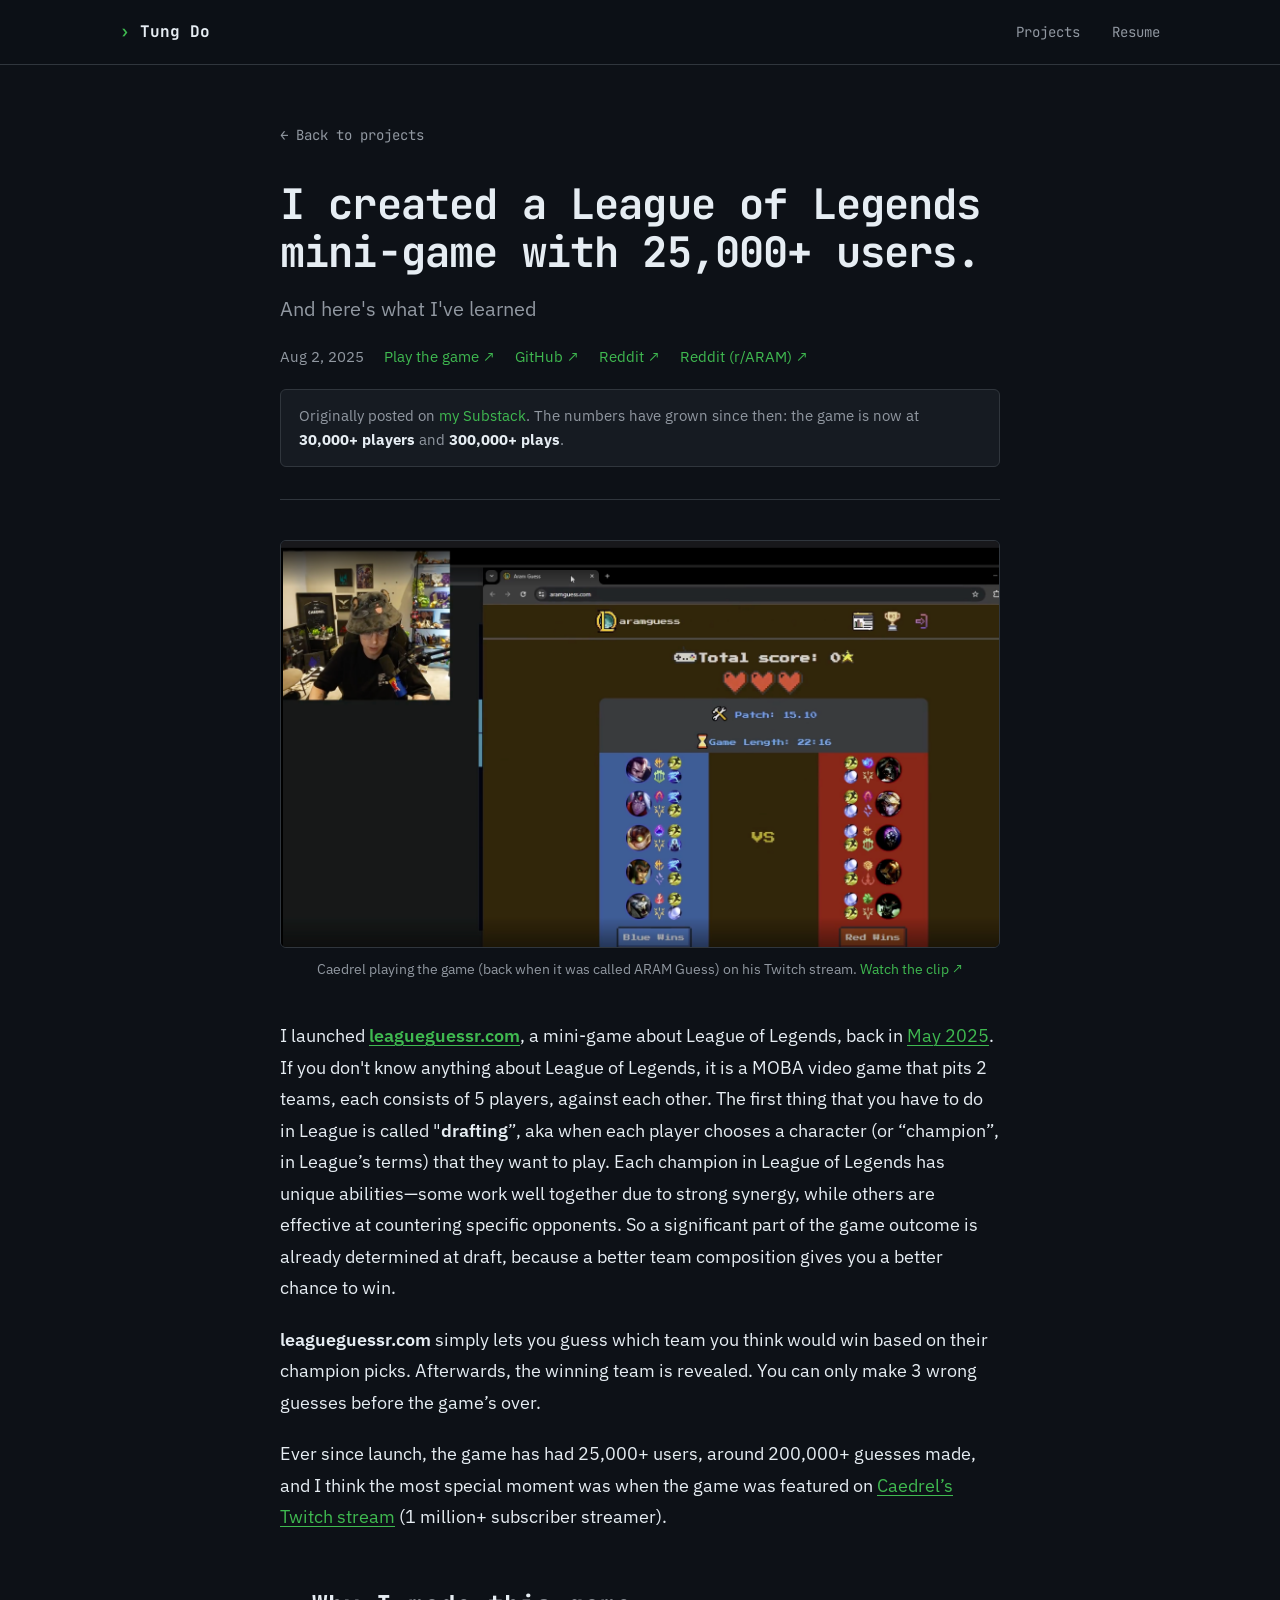
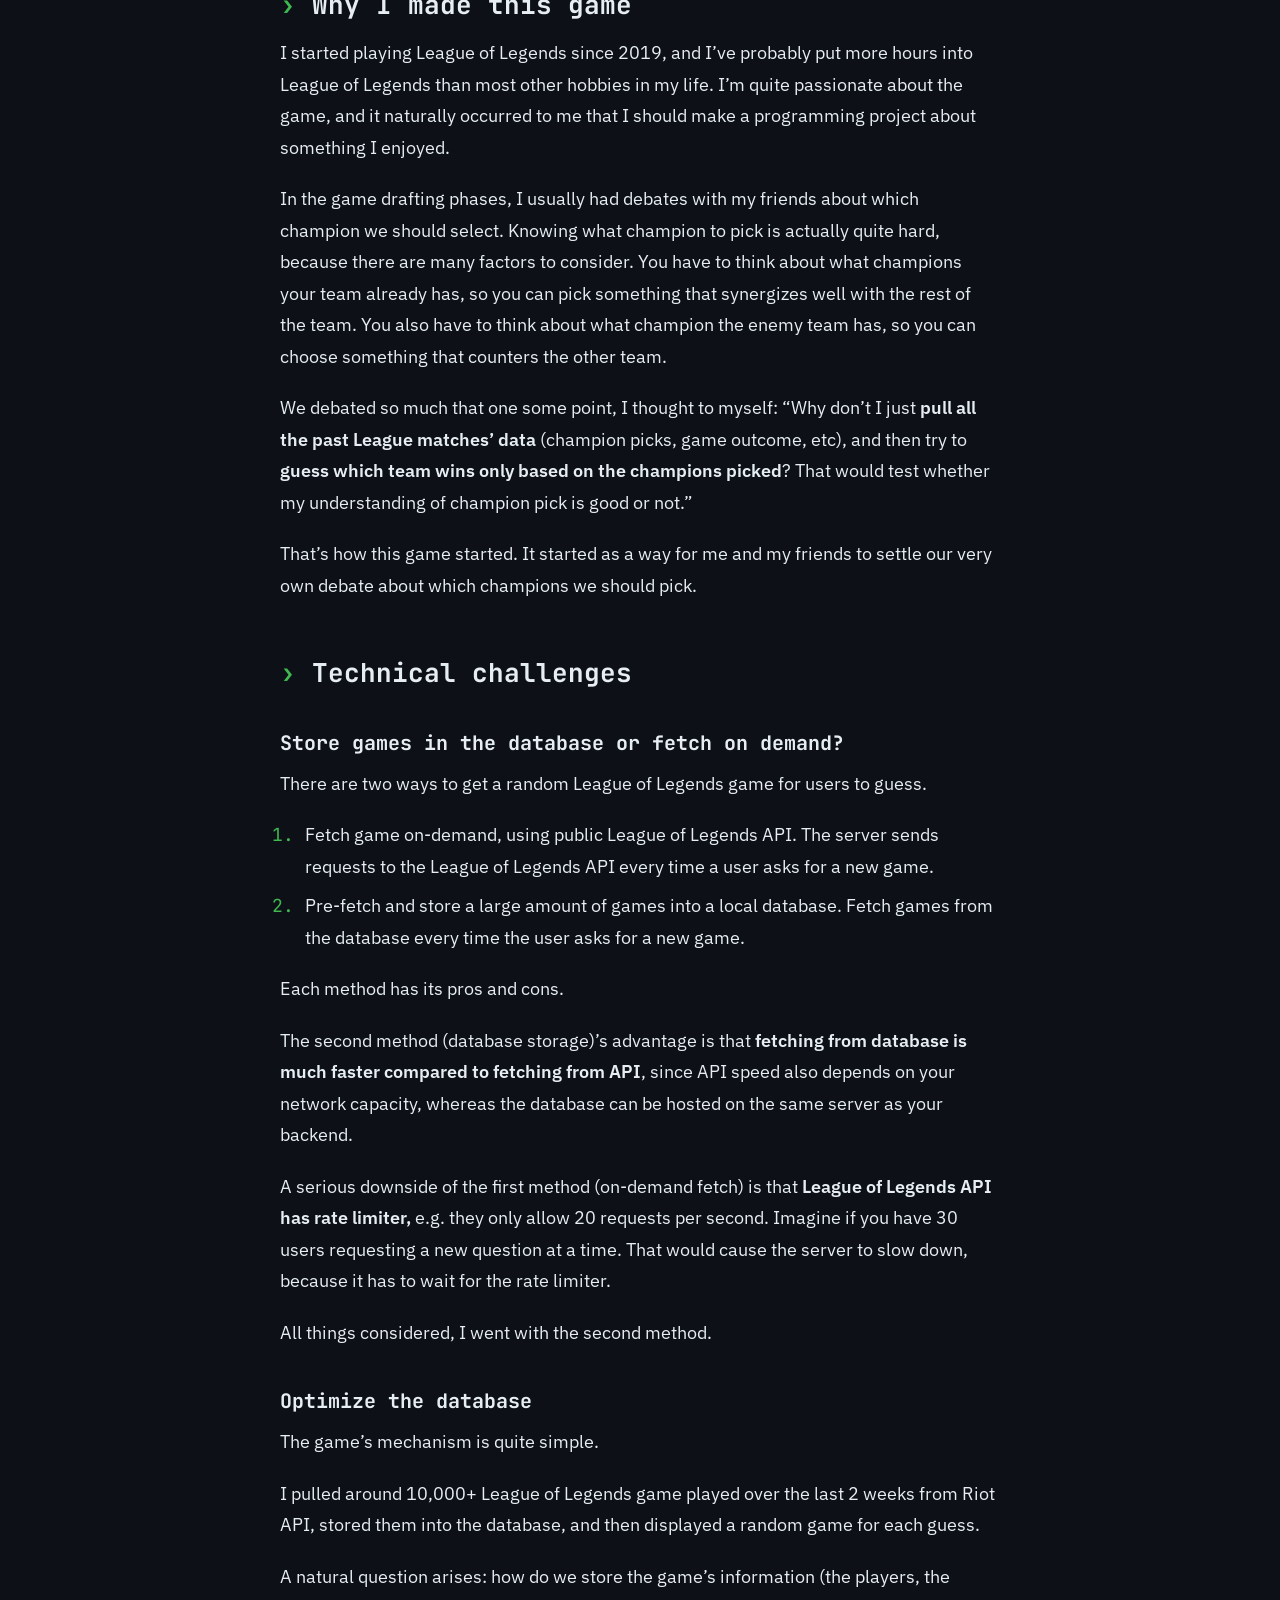
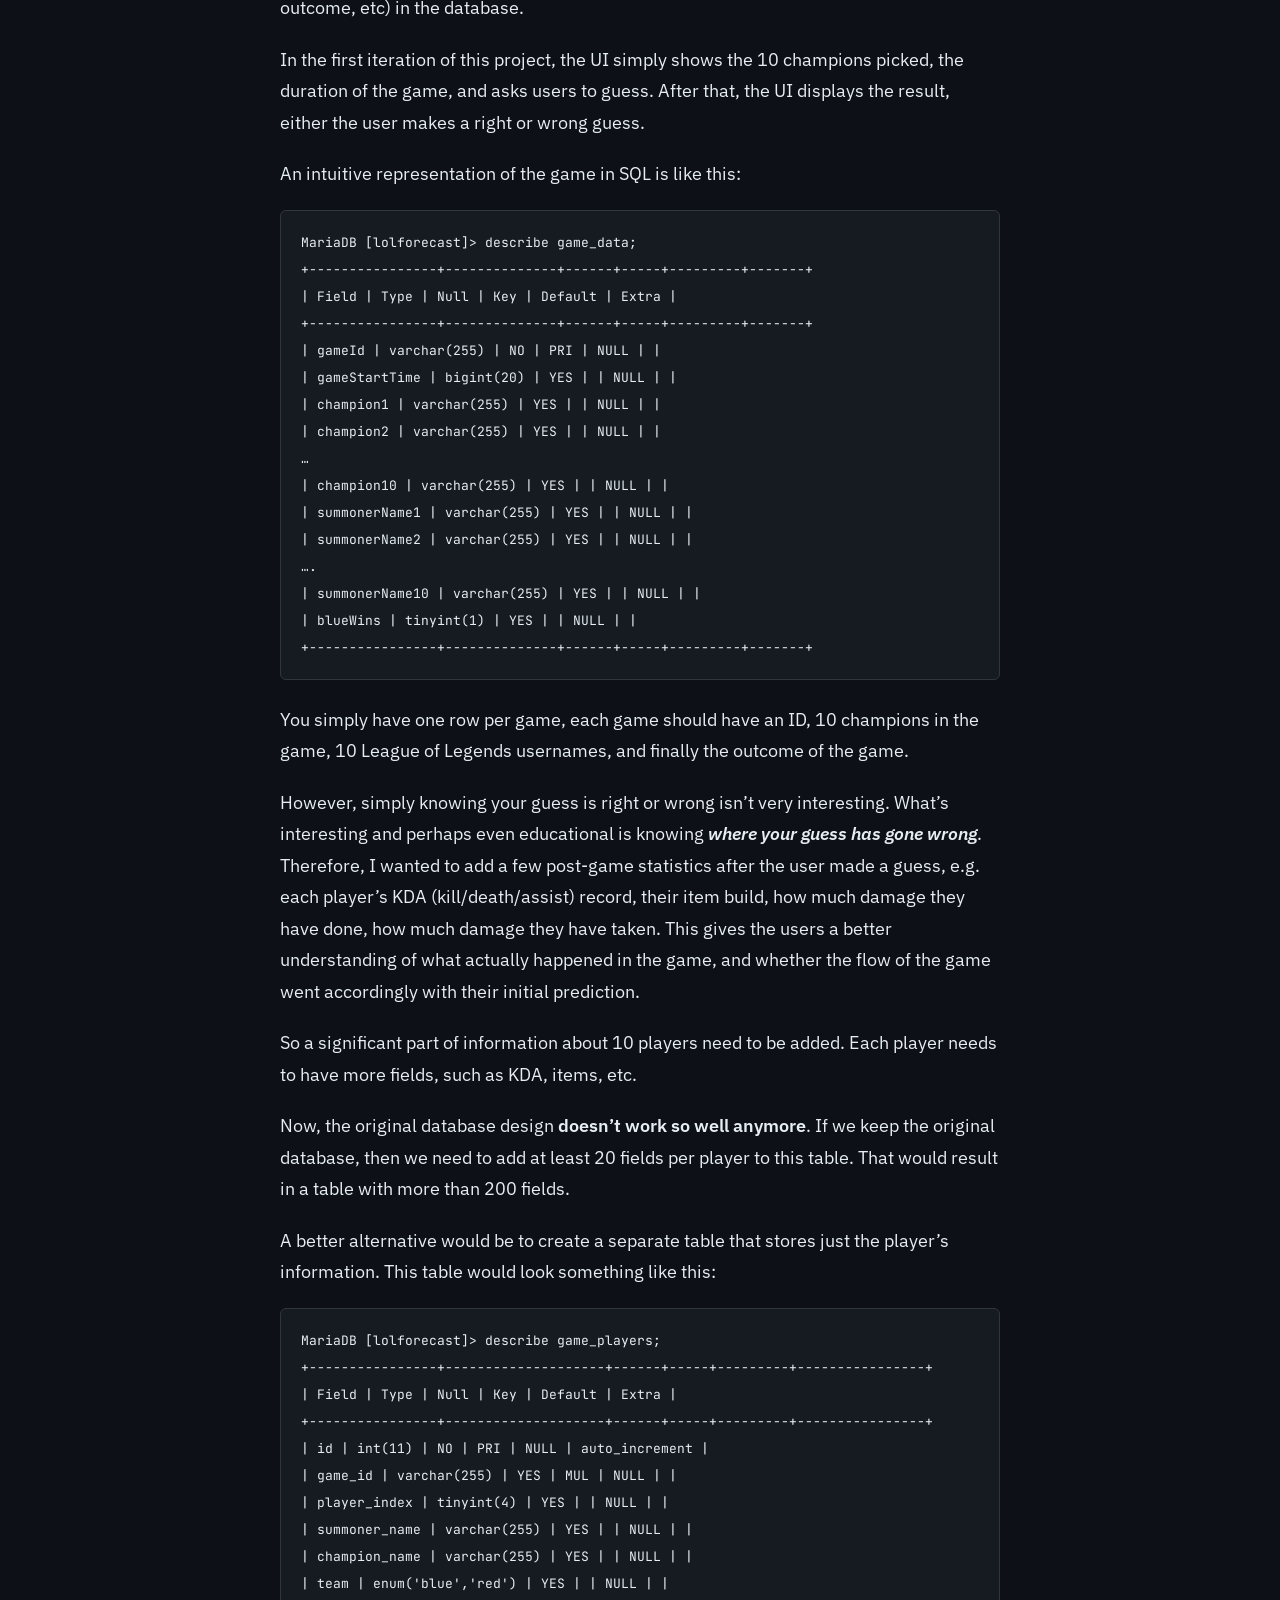
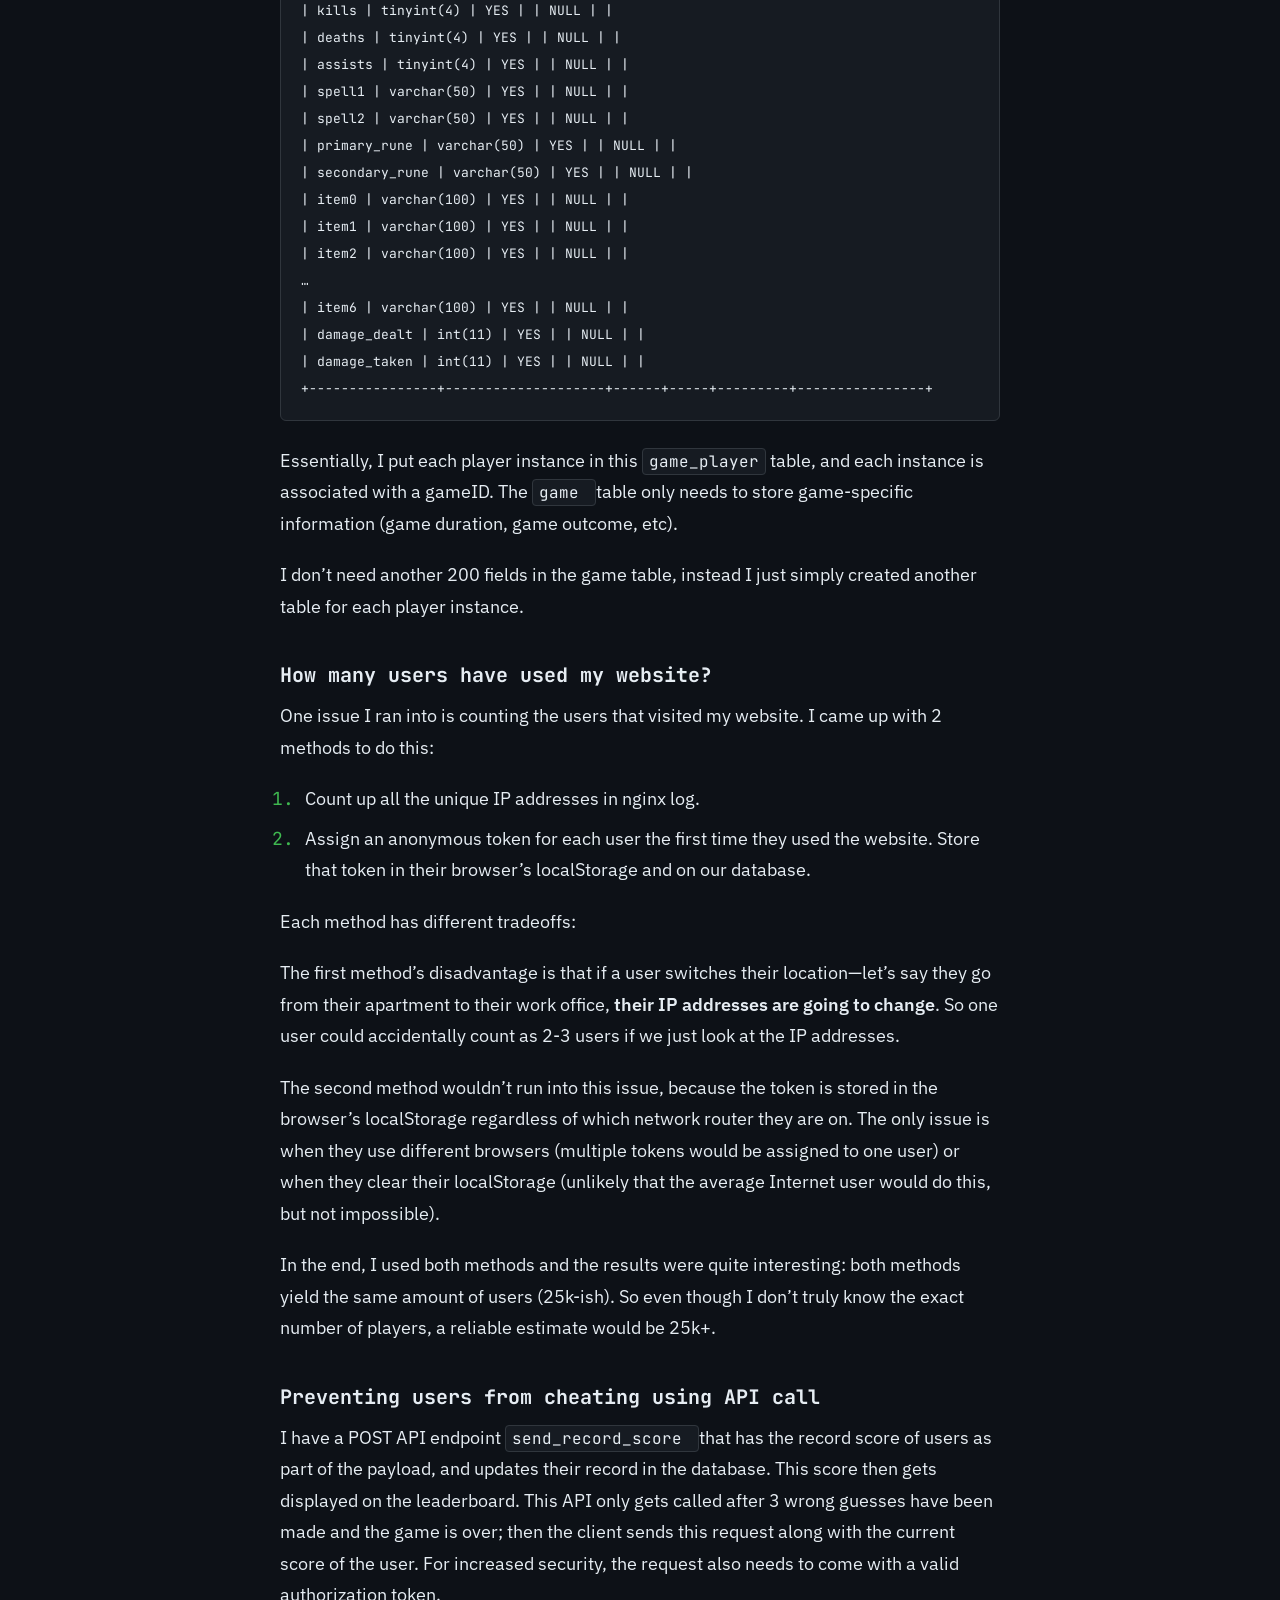
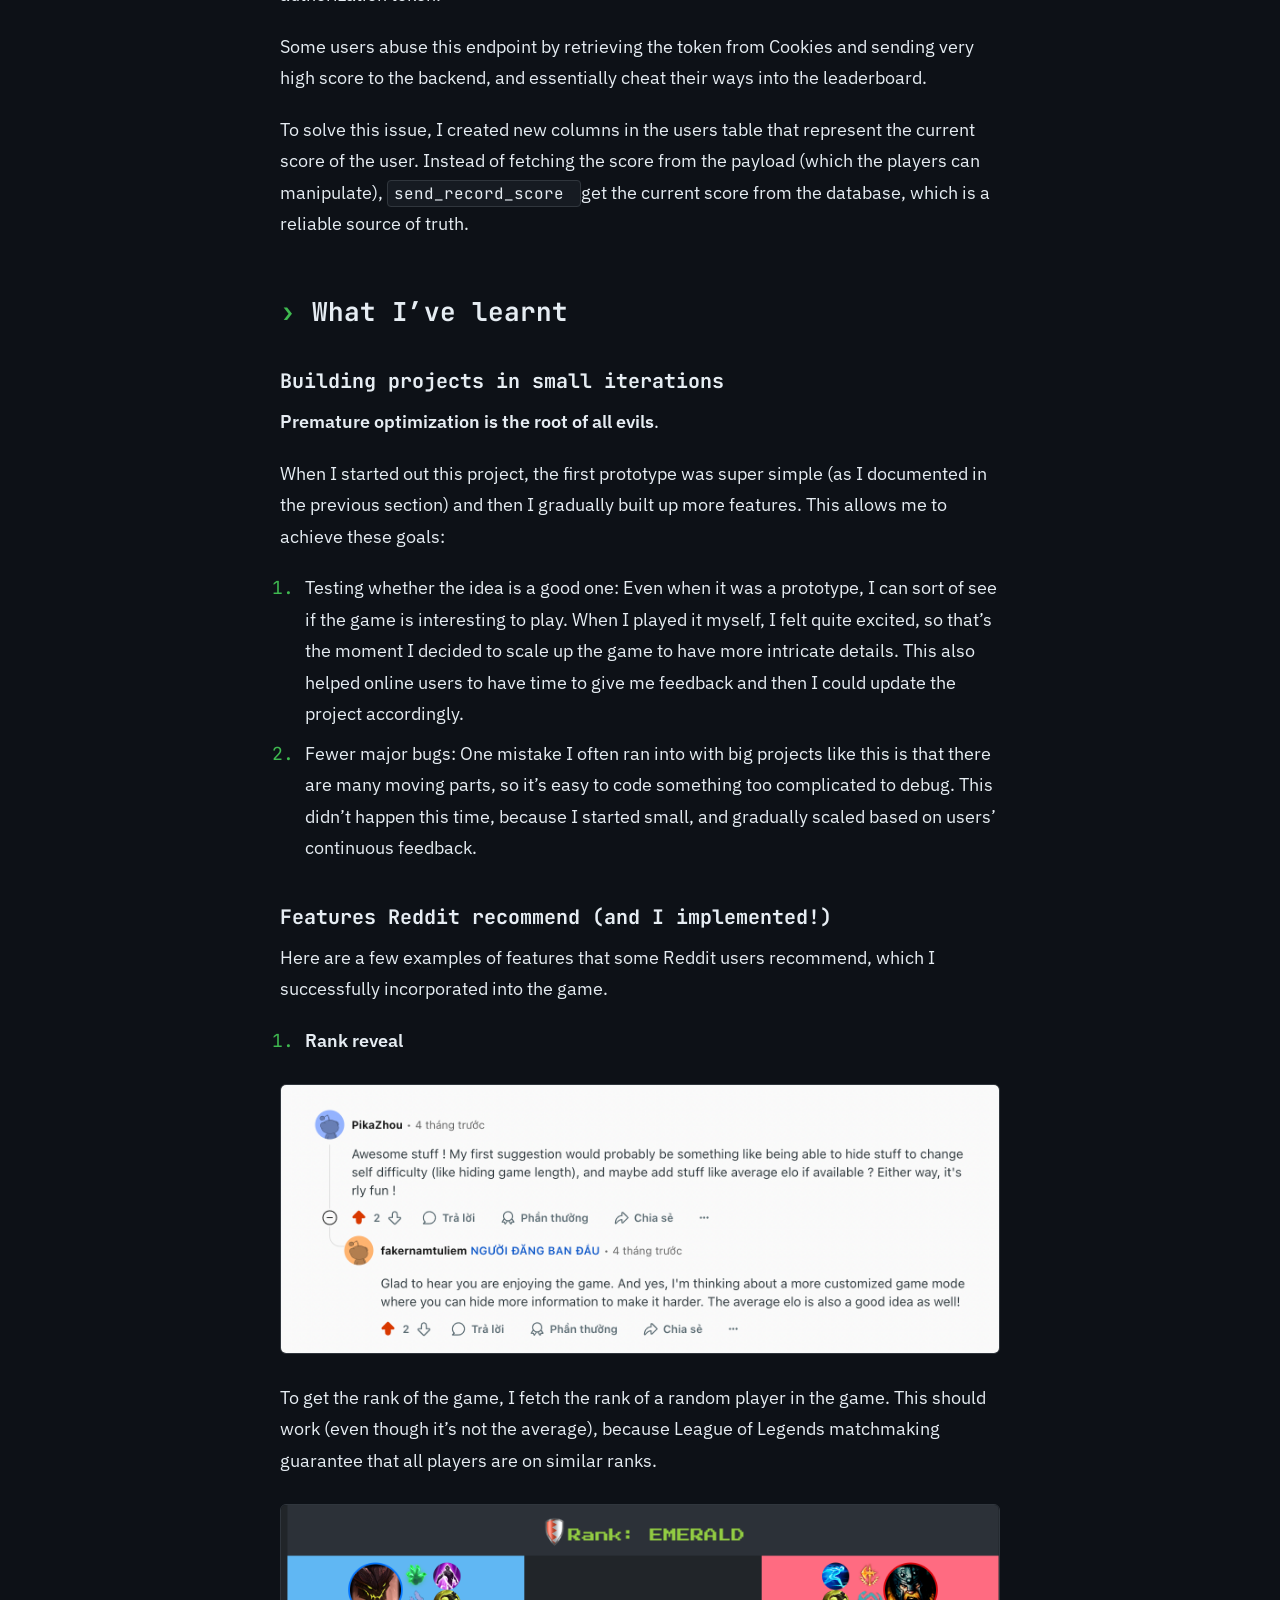
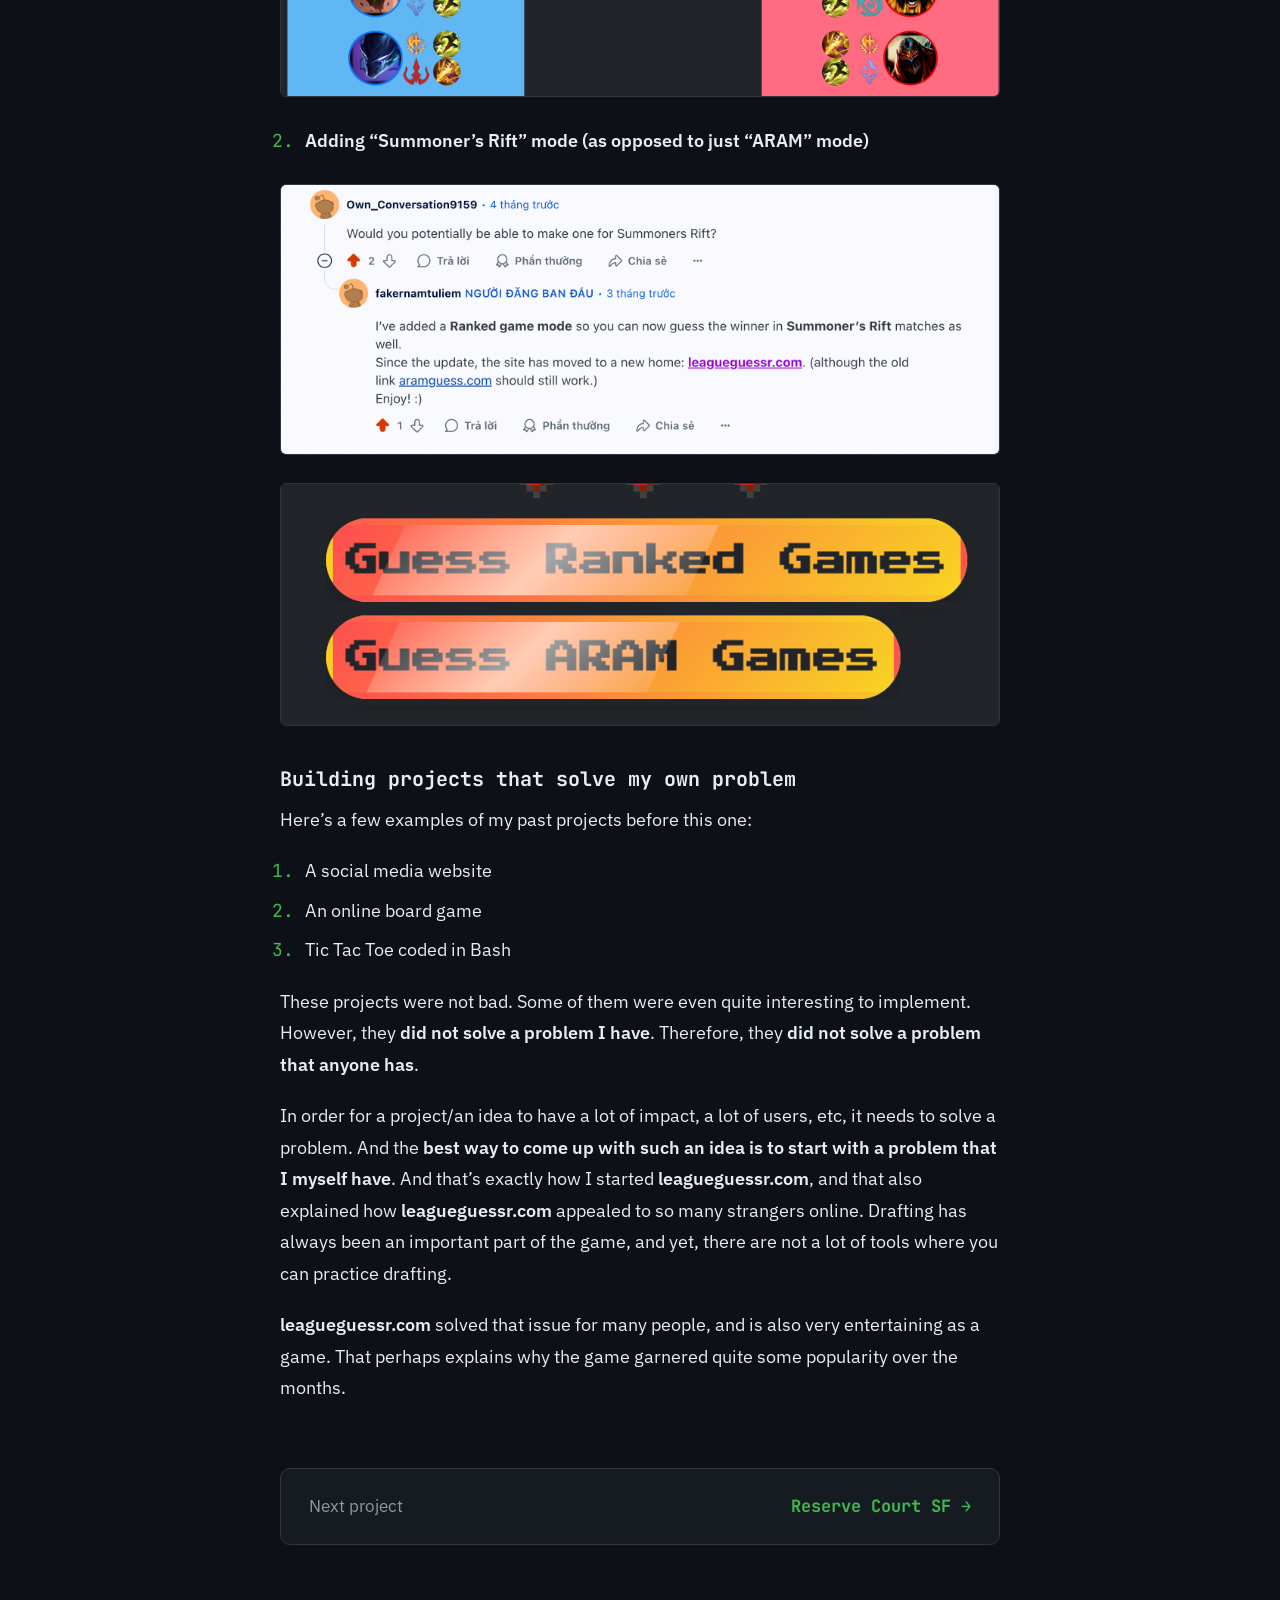
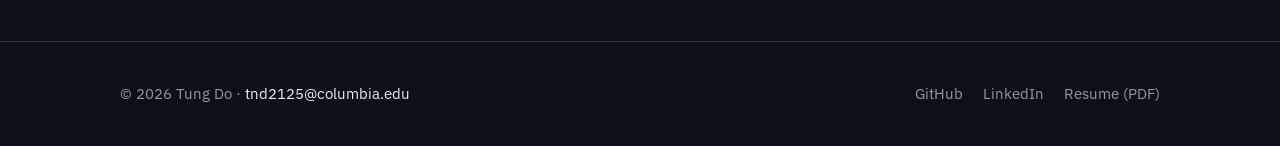
==== projects/leagueguessr.html @ 8082cef8 "Portfolio site: home page, LeagueGuessr and Reserve Court SF write-ups Co-Authored-By: Claude Opus 5" ====
<!doctype html>
<html lang="en">
<head>
  <meta charset="utf-8">
  <meta name="viewport" content="width=device-width, initial-scale=1, viewport-fit=cover">
  <title>LeagueGuessr · Tung Do</title>
  <meta name="description" content="How I built LeagueGuessr, a League of Legends draft-guessing game with 30k+ players, and what I learned.">
  <link rel="icon" href="data:image/svg+xml,%3Csvg xmlns='http://www.w3.org/2000/svg' viewBox='0 0 32 32'%3E%3Crect width='32' height='32' rx='6' fill='%230d1117'/%3E%3Ctext x='6' y='23' font-family='monospace' font-size='20' font-weight='700' fill='%233fb950'%3E%E2%80%BA_%3C/text%3E%3C/svg%3E">
  <meta name="theme-color" content="#0d1117">
  <meta name="color-scheme" content="dark">
  <meta name="format-detection" content="telephone=no">
  <link rel="preconnect" href="https://fonts.googleapis.com">
  <link rel="preconnect" href="https://fonts.gstatic.com" crossorigin>
  <link rel="stylesheet" href="https://fonts.googleapis.com/css2?family=JetBrains+Mono:wght@400;500;700&amp;family=IBM+Plex+Sans:wght@400;500;600&amp;display=swap">
  <link rel="stylesheet" href="../style.css">
</head>
<body>

<nav class="nav">
  <div class="wrap">
    <a class="brand" href="../index.html"><span class="accent">› </span>Tung Do</a>
    <ul>
      <li><a href="../index.html#projects">Projects</a></li>
      <li><a href="../resume.pdf" target="_blank" rel="noopener">Resume</a></li>
    </ul>
  </div>
</nav>

<main class="article">
  <a class="back" href="../index.html#projects">← Back to projects</a>

  <header>
    <h1>I created a League of Legends mini-game with 25,000+ users.</h1>
    <p class="dek">And here's what I've learned</p>
    <div class="meta">
      <span>Aug 2, 2025</span>
      <a href="https://leagueguessr.com" target="_blank" rel="noopener">Play the game ↗</a>
      <a href="https://github.com/donguyentung01/LeagueGuessr" target="_blank" rel="noopener">GitHub ↗</a>
      <a href="https://www.reddit.com/r/leagueoflegends/comments/1l3k8dh/i_pulled_data_from_10000_aram_matches_in_euw_and/" target="_blank" rel="noopener">Reddit ↗</a>
      <a href="https://www.reddit.com/r/ARAM/comments/1kqn8r8/i_pulled_data_from_10000_aram_matches_in_euw_and/" target="_blank" rel="noopener">Reddit (r/ARAM) ↗</a>
    </div>
    <div class="note">Originally posted on <a href="https://tungdo01.substack.com/p/i-created-a-league-of-legends-mini" target="_blank" rel="noopener">my Substack</a>. The numbers have grown since then: the game is now at <strong style="color: var(--text);">30,000+ players</strong> and <strong style="color: var(--text);">300,000+ plays</strong>.</div>
  </header>

  <figure style="margin: 0 0 40px;">
    <img src="../assets/leagueguessr/caedrel-stream.png" alt="Streamer Caedrel playing the game live on his Twitch stream" style="border-radius: 6px; border: 1px solid var(--border);">
    <figcaption class="muted" style="margin-top: 10px; font-size: 14px; text-align: center;">Caedrel playing the game (back when it was called ARAM Guess) on his Twitch stream. <a class="accent" href="https://www.twitch.tv/caedrel/clip/CoyBoringPterodactylGingerPower-DvceWTwpsh5ivYf3" target="_blank" rel="noopener">Watch the clip ↗</a></figcaption>
  </figure>

  <div class="prose">
<p>I launched <strong><a href="http://leagueguessr.com">leagueguessr.com</a></strong>, a mini-game about League of Legends, back in <a href="https://www.reddit.com/r/leagueoflegends/comments/1lhz7xk/i_pulled_data_from_10000_ranked_matches_and_made/">May 2025</a>. If you don't know anything about League of Legends, it is a MOBA video game that pits 2 teams, each consists of 5 players, against each other. The first thing that you have to do in League is called "<strong>drafting</strong>”, aka when each player chooses a character (or “champion”, in League’s terms) that they want to play. Each champion in League of Legends has unique abilities—some work well together due to strong synergy, while others are effective at countering specific opponents. So a significant part of the game outcome is already determined at draft, because a better team composition gives you a better chance to win. </p>
<p><strong>leagueguessr.com</strong> simply lets you guess which team you think would win based on their champion picks. Afterwards, the winning team is revealed. You can only make 3 wrong guesses before the game’s over. </p>
<p>Ever since launch, the game has had 25,000+ users, around 200,000+ guesses made, and I think the most special moment was when the game was featured on <a href="https://www.twitch.tv/caedrel/clip/CoyBoringPterodactylGingerPower-DvceWTwpsh5ivYf3">Caedrel’s Twitch stream</a> (1 million+ subscriber streamer). </p>
<h2>Why I made this game</h2>
<p>I started playing League of Legends since 2019, and I’ve probably put more hours into League of Legends than most other hobbies in my life. I’m quite passionate about the game, and it naturally occurred to me that I should make a programming project about something I enjoyed. </p>
<p>In the game drafting phases, I usually had debates with my friends about which champion we should select. Knowing what champion to pick is actually quite hard, because there are many factors to consider. You have to think about what champions your team already has, so you can pick something that synergizes well with the rest of the team. You also have to think about what champion the enemy team has, so you can choose something that counters the other team. </p>
<p>We debated so much that one some point, I thought to myself: “Why don’t I just <strong>pull all the past League matches’ data </strong>(champion picks, game outcome, etc), and then try to <strong>guess which team wins only based on the champions picked</strong>? That would test whether my understanding of champion pick is good or not.”</p>
<p>That’s how this game started. It started as a way for me and my friends to settle our very own debate about which champions we should pick.  </p>
<h2>Technical challenges</h2>
<h3>Store games in the database or fetch on demand?</h3>
<p>There are two ways to get a random League of Legends game for users to guess.</p>
<ol><li><p>Fetch game on-demand, using public League of Legends API. The server sends requests to the League of Legends API every time a user asks for a new game. </p>
</li><li><p>Pre-fetch and store a large amount of games into a local database. Fetch games from the database every time the user asks for a new game.</p>
</li></ol>
<p>Each method has its pros and cons. </p>
<p>The second method (database storage)’s advantage is that <strong>fetching from database is much faster compared to fetching from API</strong>, since API speed also depends on your network capacity, whereas the database can be hosted on the same server as your backend.  </p>
<p>A serious downside of the first method (on-demand fetch) is that <strong>League of Legends API has rate limiter,</strong> e.g. they only allow 20 requests per second. Imagine if you have 30 users requesting a new question at a time. That would cause the server to slow down, because it has to wait for the rate limiter. </p>
<p>All things considered, I went with the second method. </p>
<h3>Optimize the database</h3>
<p>The game’s mechanism is quite simple. </p>
<p>I pulled around 10,000+ League of Legends game played over the last 2 weeks from Riot API, stored them into the database, and then displayed a random game for each guess. </p>
<p>A natural question arises: how do we store the game’s information (the players, the outcome, etc) in the database. </p>
<p>In the first iteration of this project, the UI simply shows the 10 champions picked, the duration of the game, and asks users to guess. After that, the UI displays the result, either the user makes a right or wrong guess. </p>
<p>An intuitive representation of the game in SQL is like this:</p>
<pre><code>MariaDB [lolforecast]&gt; describe game_data;
+----------------+--------------+------+-----+---------+-------+
| Field | Type | Null | Key | Default | Extra |
+----------------+--------------+------+-----+---------+-------+
| gameId | varchar(255) | NO | PRI | NULL | |
| gameStartTime | bigint(20) | YES | | NULL | |
| champion1 | varchar(255) | YES | | NULL | |
| champion2 | varchar(255) | YES | | NULL | |
…
| champion10 | varchar(255) | YES | | NULL | |
| summonerName1 | varchar(255) | YES | | NULL | |
| summonerName2 | varchar(255) | YES | | NULL | |
….
| summonerName10 | varchar(255) | YES | | NULL | |
| blueWins | tinyint(1) | YES | | NULL | |
+----------------+--------------+------+-----+---------+-------+</code></pre>
</blockquote><p>You simply have one row per game, each game should have an ID, 10 champions in the game, 10 League of Legends usernames, and finally the outcome of the game. </p>
<p>However, simply knowing your guess is right or wrong isn’t very interesting. What’s interesting and perhaps even educational is knowing <em><strong>where your guess has gone wrong</strong></em>. Therefore, I wanted to add a few post-game statistics after the user made a guess, e.g. each player’s KDA (kill/death/assist) record, their item build, how much damage they have done, how much damage they have taken. This gives the users a better understanding of what actually happened in the game, and whether the flow of the game went accordingly with their initial prediction. </p>
<p>So a significant part of information about 10 players need to be added. Each player needs to have more fields, such as KDA, items, etc. </p>
<p>Now, the original database design <strong>doesn’t work so well anymore</strong>. If we keep the original database, then we need to add at least 20 fields per player to this table. That would result in a table with more than 200 fields.</p>
<p>A better alternative would be to create a separate table that stores just the player’s information. This table would look something like this:</p>
<pre><code>MariaDB [lolforecast]&gt; describe game_players;
+----------------+--------------------+------+-----+---------+----------------+
| Field | Type | Null | Key | Default | Extra |
+----------------+--------------------+------+-----+---------+----------------+
| id | int(11) | NO | PRI | NULL | auto_increment |
| game_id | varchar(255) | YES | MUL | NULL | |
| player_index | tinyint(4) | YES | | NULL | |
| summoner_name | varchar(255) | YES | | NULL | |
| champion_name | varchar(255) | YES | | NULL | |
| team | enum('blue','red') | YES | | NULL | |
| kills | tinyint(4) | YES | | NULL | |
| deaths | tinyint(4) | YES | | NULL | |
| assists | tinyint(4) | YES | | NULL | |
| spell1 | varchar(50) | YES | | NULL | |
| spell2 | varchar(50) | YES | | NULL | |
| primary_rune | varchar(50) | YES | | NULL | |
| secondary_rune | varchar(50) | YES | | NULL | |
| item0 | varchar(100) | YES | | NULL | |
| item1 | varchar(100) | YES | | NULL | |
| item2 | varchar(100) | YES | | NULL | |
…
| item6 | varchar(100) | YES | | NULL | |
| damage_dealt | int(11) | YES | | NULL | |
| damage_taken | int(11) | YES | | NULL | |
+----------------+--------------------+------+-----+---------+----------------+</code></pre>
<p>Essentially, I put each player instance in this <code>game_player</code> table, and each instance is associated with a gameID. The <code>game </code>table only needs to store game-specific information (game duration, game outcome, etc).</p>
<p>I don’t need another 200 fields in the game table, instead I just simply created another table for each player instance. </p>
<h3>How many users have used my website?</h3>
<p>One issue I ran into is counting the users that visited my website. I came up with 2 methods to do this: </p>
<ol><li><p>Count up all the unique IP addresses in nginx log. </p>
</li><li><p>Assign an anonymous token for each user the first time they used the website. Store that token in their browser’s localStorage and on our database.</p>
</li></ol>
<p>Each method has different tradeoffs: </p>
<p>The first method’s disadvantage is that if a user switches their location—let’s say they go from their apartment to their work office, <strong>their IP addresses are going to change</strong>. So one user could accidentally count as 2-3 users if we just look at the IP addresses. </p>
<p>The second method wouldn’t run into this issue, because the token is stored in the browser’s localStorage regardless of which network router they are on. The only issue is when they use different browsers (multiple tokens would be assigned to one user) or when they clear their localStorage (unlikely that the average Internet user would do this, but not impossible). </p>
<p>In the end, I used both methods and the results were quite interesting: both methods yield the same amount of users (25k-ish). So even though I don’t truly know the exact number of players, a reliable estimate would be 25k+. </p>
<h3>Preventing users from cheating using API call</h3>
<p>I have a POST API endpoint <code>send_record_score </code>that has the record score of users as part of the payload, and updates their record in the database. This score then gets displayed on the leaderboard. This API only gets called after 3 wrong guesses have been made and the game is over; then the client sends this request along with the current score of the user. For increased security, the request also needs to come with a valid authorization token. </p>
<p>Some users abuse this endpoint by retrieving the token from Cookies and sending very high score to the backend, and essentially cheat their ways into the leaderboard. </p>
<p>To solve this issue, I created new columns in the users table that represent the current score of the user. Instead of fetching the score from the payload (which the players can manipulate), <code>send_record_score </code>get the current score from the database, which is a reliable source of truth. </p>
<h2>What I’ve learnt</h2>
<h3>Building projects in small iterations</h3>
<p><strong>Premature optimization is the root of all evils</strong>. </p>
<p>When I started out this project, the first prototype was super simple (as I documented in the previous section) and then I gradually built up more features. This allows me to achieve these goals:</p>
<ol><li><p>Testing whether the idea is a good one: Even when it was a prototype, I can sort of see if the game is interesting to play. When I played it myself, I felt quite excited, so that’s the moment I decided to scale up the game to have more intricate details. This also helped online users to have time to give me feedback and then I could update the project accordingly. </p>
</li><li><p>Fewer major bugs: One mistake I often ran into with big projects like this is that there are many moving parts, so it’s easy to code something too complicated to debug. This didn’t happen this time, because I started small, and gradually scaled based on users’ continuous feedback. </p>
</li></ol>
<h3>Features Reddit recommend (and I implemented!)</h3>
<p>Here are a few examples of features that some Reddit users recommend, which I successfully incorporated into the game. </p>
<ol><li><p><strong>Rank reveal</strong></p>
</li></ol>
<figure><img src="../assets/leagueguessr/img1.png" alt="Rank reveal shown after a guess" loading="lazy"></figure>
<p>To get the rank of the game, I fetch the rank of a random player in the game. This should work (even though it’s not the average), because League of Legends matchmaking guarantee that all players are on similar ranks.</p>
<figure><img src="../assets/leagueguessr/img2.png" alt="Rank badge on a LeagueGuessr game" loading="lazy"></figure>
<ol start="2"><li><p><strong>Adding “Summoner’s Rift” mode (as opposed to just “ARAM” mode)</strong></p>
</li></ol>
<figure><img src="../assets/leagueguessr/img3.png" alt="Mode picker with Summoner’s Rift and ARAM" loading="lazy"></figure>
<figure><img src="../assets/leagueguessr/img4.png" alt="Summoner’s Rift mode in LeagueGuessr" loading="lazy"></figure>
<h3>Building projects that solve my own problem</h3>
<p>Here’s a few examples of my past projects before this one:</p>
<ol><li><p>A social media website</p>
</li><li><p>An online board game</p>
</li><li><p>Tic Tac Toe coded in Bash</p>
</li></ol>
<p>These projects were not bad. Some of them were even quite interesting to implement. However, they <strong>did not solve a problem I have</strong>. Therefore, they <strong>did not solve a problem that anyone has</strong>. </p>
<p>In order for a project/an idea to have a lot of impact, a lot of users, etc, it needs to solve a problem. And the <strong>best way to come up with such an idea is to start with a problem that I myself have</strong>. And that’s exactly how I started <strong>leagueguessr.com</strong>, and that also explained how <strong>leagueguessr.com</strong> appealed to so many strangers online. Drafting has always been an important part of the game, and yet, there are not a lot of tools where you can practice drafting.</p>
<p><strong>leagueguessr.com</strong> solved that issue for many people, and is also very entertaining as a game. That perhaps explains why the game garnered quite some popularity over the months. </p>
  </div>

  <div class="next">
    <span class="muted">Next project</span>
    <a href="reserve-court-sf.html">Reserve Court SF →</a>
  </div>
</main>

<footer class="footer">
  <div class="wrap">
    <div>© 2026 Tung Do · <a href="mailto:tnd2125@columbia.edu" style="color: var(--text);">tnd2125@columbia.edu</a></div>
    <div class="links">
      <a href="https://github.com/donguyentung01" target="_blank" rel="noopener">GitHub</a>
      <a href="https://www.linkedin.com/in/tung-do-116bb8189/" target="_blank" rel="noopener">LinkedIn</a>
      <a href="../resume.pdf" target="_blank" rel="noopener">Resume (PDF)</a>
    </div>
  </div>
</footer>

</body>
</html>
---- style.css ----
:root {
  --bg: #0d1117;
  --surface: #161b22;
  --text: #e6edf3;
  --muted: #9198a1;
  --border: #30363d;
  --accent: #3fb950;
  --on-accent: #0d1117;
  --mono: "JetBrains Mono", ui-monospace, SFMono-Regular, Menlo, monospace;
  --sans: "IBM Plex Sans", -apple-system, BlinkMacSystemFont, "Segoe UI", sans-serif;
  --gutter: clamp(20px, 6vw, 120px);
  color-scheme: dark;
}

* { box-sizing: border-box; }

html { scroll-behavior: smooth; scroll-padding-top: 80px; -webkit-text-size-adjust: 100%; text-size-adjust: 100%; }

body {
  margin: 0;
  background: var(--bg);
  color: var(--text);
  font-family: var(--sans);
  font-size: 17px;
  line-height: 1.6;
  -webkit-font-smoothing: antialiased;
  -webkit-tap-highlight-color: rgba(63, 185, 80, 0.15);
  overflow-wrap: break-word;
}

a { color: inherit; text-decoration: none; }
@media (hover: hover) { a:hover { text-decoration: underline; text-underline-offset: 3px; } }
img { max-width: 100%; display: block; }

.mono { font-family: var(--mono); }
.accent { color: var(--accent); }
.muted { color: var(--muted); }

.wrap {
  max-width: 1040px;
  margin: 0 auto;
  padding-left: max(var(--gutter), env(safe-area-inset-left));
  padding-right: max(var(--gutter), env(safe-area-inset-right));
}
@media (min-width: 1280px) { .wrap { padding-left: 0; padding-right: 0; } }

/* ---------- nav ---------- */
.nav {
  position: sticky;
  top: 0;
  z-index: 10;
  background: rgba(13, 17, 23, 0.88);
  -webkit-backdrop-filter: blur(8px);
  backdrop-filter: blur(8px);
  padding-top: env(safe-area-inset-top);
  border-bottom: 1px solid var(--border);
}
.nav .wrap {
  height: 64px;
  display: flex;
  align-items: center;
  justify-content: space-between;
  gap: 16px;
  font-family: var(--mono);
}
.nav .brand { font-size: 16px; font-weight: 700; white-space: nowrap; }
.nav ul { display: flex; gap: clamp(14px, 3vw, 32px); list-style: none; margin: 0; padding: 0; font-size: 14px; color: var(--muted); }
@media (hover: hover) { .nav ul a:hover { color: var(--text); } }

/* ---------- hero ---------- */
.hero { padding-block: clamp(64px, 10vw, 104px) clamp(56px, 9vw, 96px); display: flex; flex-direction: column; gap: 24px; }
.hero h1 {
  margin: 0;
  font-family: var(--mono);
  font-size: clamp(32px, 9vw, 64px);
  line-height: 1.05;
  font-weight: 700;
  letter-spacing: -0.02em;
}
.cursor { color: var(--accent); animation: blink 1.1s steps(1) infinite; }
@keyframes blink { 50% { opacity: 0; } }
@media (prefers-reduced-motion: reduce) { .cursor { animation: none; } }

.facts { list-style: none; margin: 0; padding: 0; display: flex; flex-direction: column; gap: 10px; font-family: var(--mono); font-size: clamp(16px, 2.2vw, 19px); color: var(--muted); }
.facts li { padding-left: 1.2em; text-indent: -1.2em; }
.facts li::before, .prompt::before { content: "› "; color: var(--accent); }

.actions { display: flex; flex-wrap: wrap; gap: 12px; align-items: center; padding-top: 16px; }
.btn {
  min-height: 48px;
  padding: 0 22px;
  display: inline-flex;
  align-items: center;
  border-radius: 6px;
  border: 1px solid var(--border);
  background: var(--surface);
  font-size: 16px;
}
.btn:hover { text-decoration: none; }
.btn.primary { background: var(--accent); border-color: var(--accent); color: var(--on-accent); font-weight: 600; }
@media (hover: hover) {
  .btn:hover { border-color: var(--muted); }
  .btn.primary:hover { filter: brightness(1.08); }
}
.links { display: flex; flex-wrap: wrap; gap: 20px; padding-left: 8px; font-size: 15px; color: var(--muted); }
@media (hover: hover) { .links a:hover { color: var(--text); } }

/* ---------- sections ---------- */
.section-head { display: flex; flex-wrap: wrap; align-items: baseline; gap: 8px 16px; margin-bottom: 28px; }
.section-head h2 { margin: 0; font-family: var(--mono); font-size: 22px; font-weight: 700; }
.section-head p { margin: 0; font-size: 16px; color: var(--muted); }

.projects { display: flex; flex-direction: column; gap: 28px; }

/* ---------- project card ---------- */
.card {
  position: relative;
  border: 1px solid var(--border);
  border-radius: 10px;
  overflow: hidden;
  background: var(--surface);
  transition: border-color .15s, transform .15s;
}
@media (hover: hover) { .card:hover { border-color: var(--muted); transform: translateY(-2px); } }
.card-bar { height: 40px; padding: 0 16px; display: flex; align-items: center; gap: 8px; border-bottom: 1px solid var(--border); font-family: var(--mono); font-size: 13px; color: var(--muted); }
.card-bar i { width: 10px; height: 10px; border-radius: 50%; background: var(--border); }
.card-bar span { padding-left: 8px; }
.card-img { width: 100%; aspect-ratio: 1486 / 620; object-fit: cover; object-position: top; }
.card-proof {
  position: relative;
  z-index: 2;
  padding: 14px 36px;
  display: flex;
  flex-wrap: wrap;
  justify-content: space-between;
  align-items: center;
  gap: 8px 16px;
  border-block: 1px solid var(--border);
  background: var(--bg);
  font-size: 15px;
  color: var(--muted);
}
.live { font-family: var(--mono); font-weight: 700; color: var(--accent); }
.card-proof .cta { color: var(--accent); font-weight: 600; white-space: nowrap; }
.card-body { padding: clamp(24px, 4vw, 32px) clamp(20px, 4vw, 36px); display: flex; flex-direction: column; gap: 22px; }
.card-title { display: flex; flex-wrap: wrap; justify-content: space-between; align-items: baseline; gap: 6px 24px; }
.card-title h3 { margin: 0; font-family: var(--mono); font-size: clamp(24px, 3.5vw, 30px); font-weight: 700; }
/* stretched link: the whole card opens the story */
.card-title h3 a::after { content: ""; position: absolute; inset: 0; z-index: 1; }
.card-title h3 a:hover { text-decoration: none; }
.card-title .stack { font-size: 14px; color: var(--muted); }
.card p { margin: 0; font-size: 18px; line-height: 1.5; color: var(--muted); }

.stats { display: grid; grid-template-columns: repeat(var(--cols, 3), minmax(0, 1fr)); gap: 1px; background: var(--border); border: 1px solid var(--border); border-radius: 6px; overflow: hidden; }
.stats div { padding: 18px 20px; background: var(--bg); }
.stats b { display: block; font-family: var(--mono); font-size: 36px; font-weight: 700; line-height: 1.2; color: var(--accent); }
.stats span { display: block; font-size: 14px; line-height: 1.4; color: var(--muted); }

.log { border-radius: 6px; background: var(--bg); border: 1px solid var(--border); overflow: hidden; }
.log-head { padding: 10px 20px; border-bottom: 1px solid var(--border); font-size: 13px; color: var(--muted); }
.log ol { list-style: none; margin: 0; padding: 14px 20px; font-family: var(--mono); font-size: 15px; line-height: 1.9; color: var(--muted); }
.log li { display: grid; grid-template-columns: 5.5em minmax(0, 1fr); column-gap: 8px; }
.log time { color: var(--accent); }
.log .ok { color: var(--accent); font-weight: 700; }

.card-foot { display: flex; flex-wrap: wrap; justify-content: space-between; align-items: center; gap: 12px 20px; font-size: 16px; }
.card-foot .read { font-weight: 600; color: var(--accent); }
.card-foot .ext { display: flex; flex-wrap: wrap; gap: 8px 20px; color: var(--muted); }
/* keep secondary links clickable above the stretched link */
.card-foot a, .card-proof a { position: relative; z-index: 2; }
@media (hover: hover) { .card-foot .ext a:hover { color: var(--text); } }

/* ---------- about ---------- */
#about { padding-top: 80px; }
.rows { border-radius: 10px; border: 1px solid var(--border); background: var(--surface); }
.rows > div { padding: 22px 28px; display: flex; flex-wrap: wrap; gap: 4px 24px; align-items: baseline; }
.rows > div + div { border-top: 1px solid var(--border); }
.rows dt { width: 180px; font-family: var(--mono); font-size: 14px; color: var(--muted); }
.rows dd { margin: 0; font-size: 19px; }
.rows dd b { font-weight: 600; }
.rows dd a { color: var(--accent); }

/* ---------- footer ---------- */
.footer { margin-top: 96px; border-top: 1px solid var(--border); font-size: 15px; color: var(--muted); }
.footer .wrap { padding-top: 40px; padding-bottom: max(40px, calc(24px + env(safe-area-inset-bottom))); display: flex; flex-wrap: wrap; justify-content: space-between; gap: 16px; }
.footer .links { padding: 0; }

/* ---------- article pages ---------- */
.article {
  max-width: 720px;
  margin: 0 auto;
  padding-top: 56px;
  padding-left: max(var(--gutter), env(safe-area-inset-left));
  padding-right: max(var(--gutter), env(safe-area-inset-right));
}
@media (min-width: 800px) { .article { padding-left: 0; padding-right: 0; } }
.back { font-family: var(--mono); font-size: 14px; color: var(--muted); }
@media (hover: hover) { .back:hover { color: var(--text); } }
.article header { margin: 32px 0 40px; padding-bottom: 32px; border-bottom: 1px solid var(--border); }
.article h1 { margin: 0 0 16px; font-family: var(--mono); font-size: clamp(30px, 5vw, 42px); line-height: 1.15; letter-spacing: -0.02em; }
.article .dek { margin: 0 0 20px; font-size: 20px; color: var(--muted); }
.meta { display: flex; flex-wrap: wrap; gap: 8px 20px; font-size: 15px; color: var(--muted); }
.meta a { color: var(--accent); }
.note { margin-top: 20px; padding: 14px 18px; border: 1px solid var(--border); border-radius: 6px; background: var(--surface); font-size: 15px; color: var(--muted); }
.note a { color: var(--accent); }

.prose { font-size: 18px; line-height: 1.75; }
.prose h2 { margin: 56px 0 16px; font-family: var(--mono); font-size: 26px; line-height: 1.25; }
.prose h2::before { content: "› "; color: var(--accent); }
.prose h3 { margin: 40px 0 12px; font-family: var(--mono); font-size: 20px; line-height: 1.3; }
.prose p { margin: 0 0 20px; }
.prose ol, .prose ul { margin: 0 0 20px; padding-left: 1.4em; }
.prose li p { margin: 0 0 8px; }
.prose li::marker { color: var(--accent); font-family: var(--mono); }
.prose a { color: var(--accent); text-decoration: underline; text-underline-offset: 3px; text-decoration-thickness: 1px; }
.prose strong { color: var(--text); font-weight: 600; }
.prose code { font-family: var(--mono); font-size: .88em; padding: 2px 6px; border-radius: 4px; background: var(--surface); border: 1px solid var(--border); }
.prose pre { -webkit-overflow-scrolling: touch; margin: 0 0 24px; padding: 18px 20px; overflow-x: auto; border-radius: 6px; background: var(--surface); border: 1px solid var(--border); line-height: 1.5; }
.prose pre code { padding: 0; border: 0; background: none; font-size: 13px; white-space: pre; }
.prose figure { margin: 28px 0; }
.prose figure img { border-radius: 6px; border: 1px solid var(--border); }
.prose figcaption { margin-top: 10px; font-size: 14px; color: var(--muted); text-align: center; }
.prose blockquote { margin: 0 0 20px; padding: 4px 0 4px 20px; border-left: 2px solid var(--accent); color: var(--muted); }

.next { margin-top: 64px; padding: 24px 28px; border: 1px solid var(--border); border-radius: 10px; background: var(--surface); display: flex; flex-wrap: wrap; justify-content: space-between; gap: 12px; align-items: center; }
.next a { font-family: var(--mono); font-weight: 700; color: var(--accent); }

@media (max-width: 560px) {
  body { font-size: 16px; }
  .hero { gap: 20px; }
  .facts { font-size: 15px; gap: 8px; }
  .actions { gap: 10px; }
  .actions .btn { flex: 1 1 100%; justify-content: center; }
  .links { padding: 6px 0 0; gap: 24px; }
  .section-head h2 { font-size: 20px; }
  .card-proof { padding: 12px 20px; font-size: 14px; }
  .card p { font-size: 16px; }
  .log ol { padding: 12px 16px; font-size: 13px; line-height: 1.7; }
  .log li + li { margin-top: 6px; }
  .log-head { padding: 10px 16px; }
  .stats { grid-template-columns: 1fr 1fr; }
  .stats div { padding: 14px 16px; }
  .stats div:only-child, .stats div:last-child:nth-child(odd) { grid-column: 1 / -1; }
  .stats b { font-size: 26px; }
  .stats span { font-size: 13px; }
  .card-foot { font-size: 15px; }
  .footer { margin-top: 64px; font-size: 14px; }
  .article { padding-top: 32px; }
  .article header { margin: 24px 0 32px; padding-bottom: 24px; }
  .article .dek { font-size: 18px; }
  .prose { font-size: 17px; line-height: 1.7; }
  .prose h2 { margin-top: 44px; font-size: 22px; }
  .prose h3 { font-size: 18px; }
  .prose pre { padding: 14px 16px; margin-left: -4px; margin-right: -4px; }
  .prose pre code { font-size: 11px; }
  .prose blockquote { padding-left: 16px; }
  .next { padding: 20px; }
}
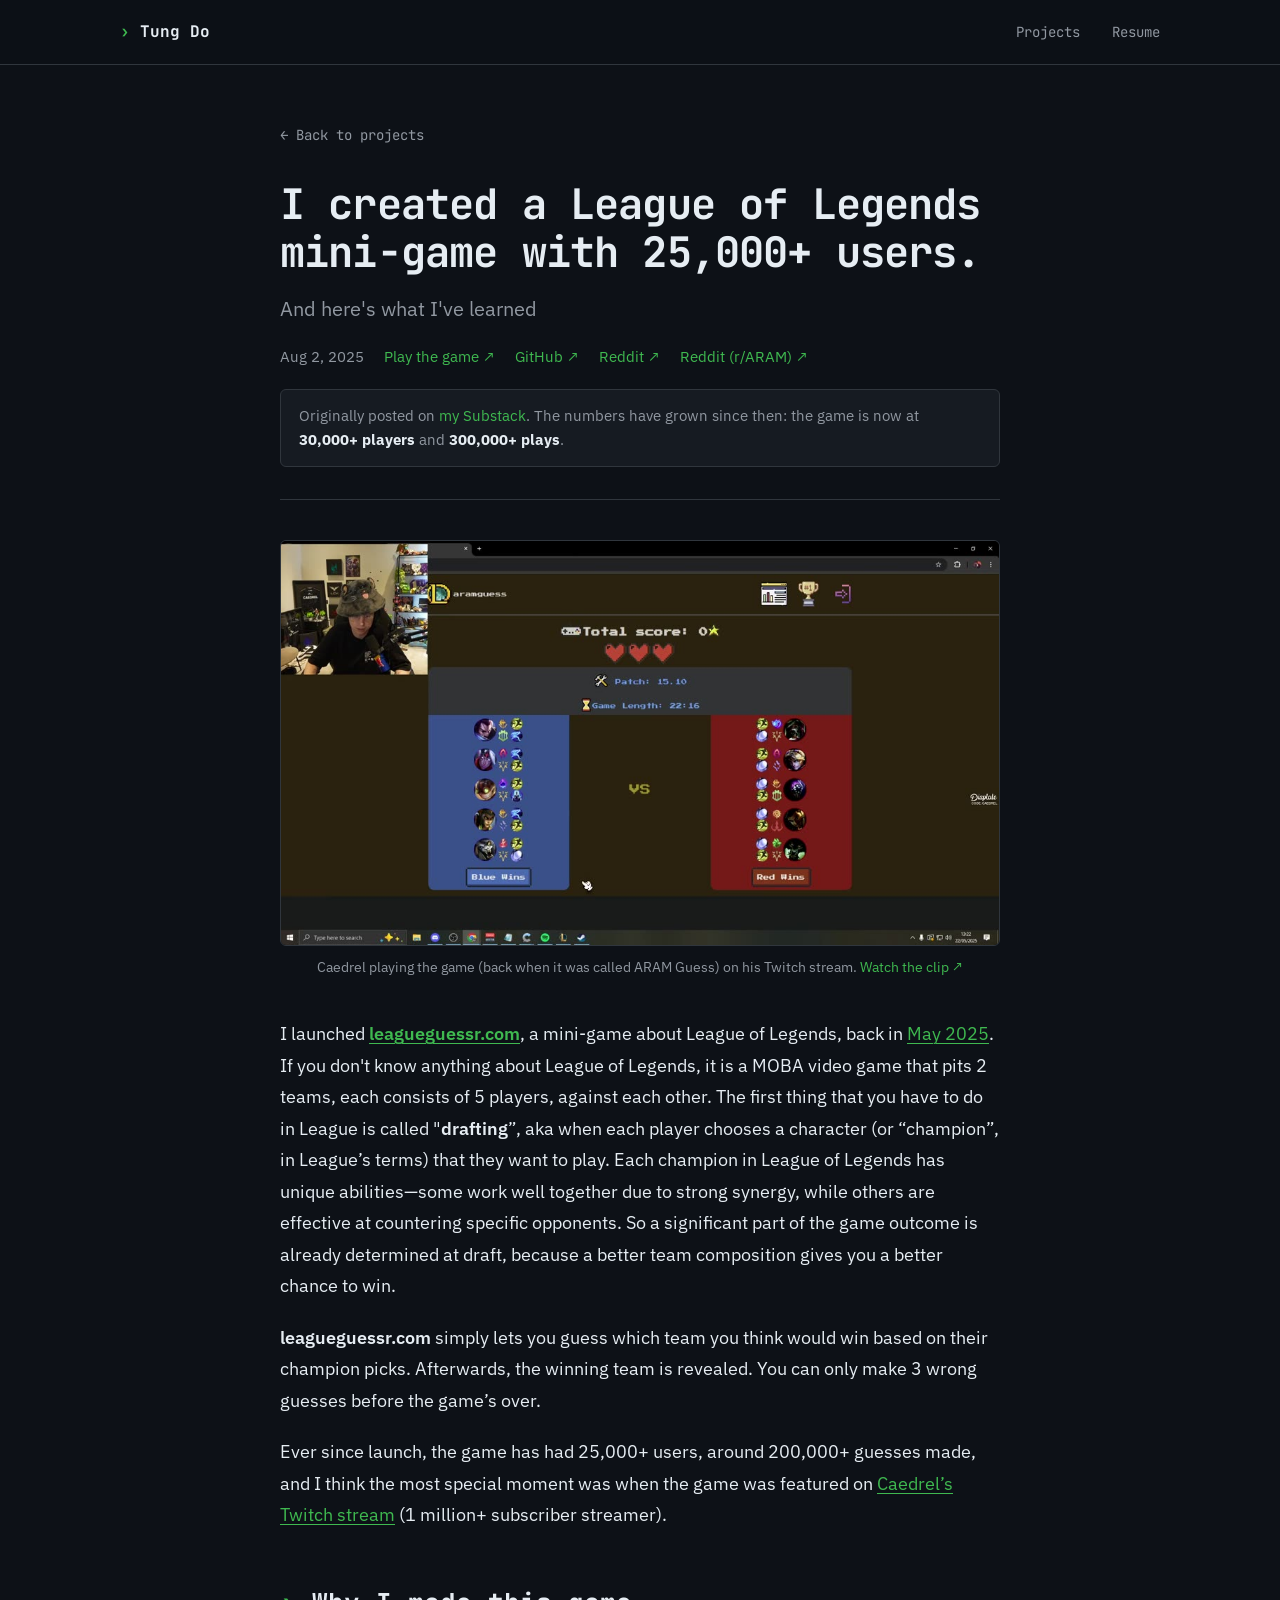
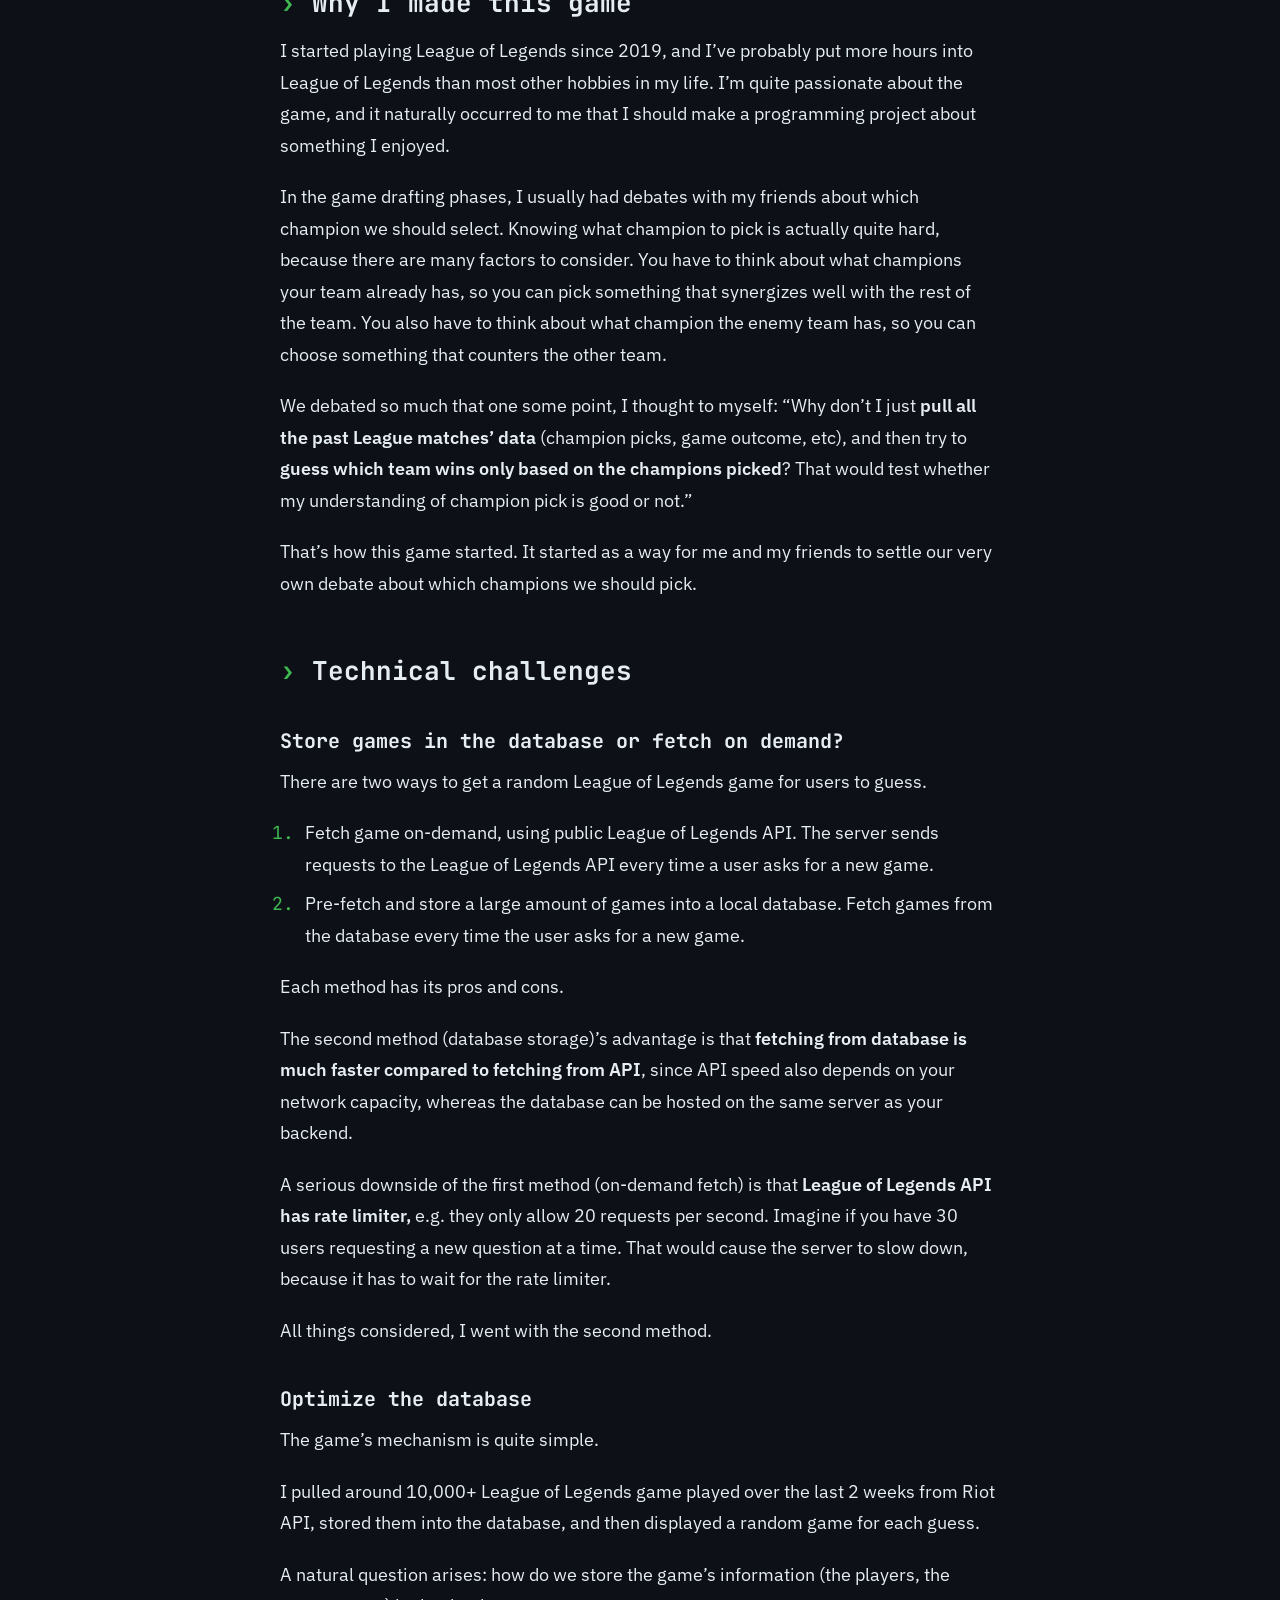
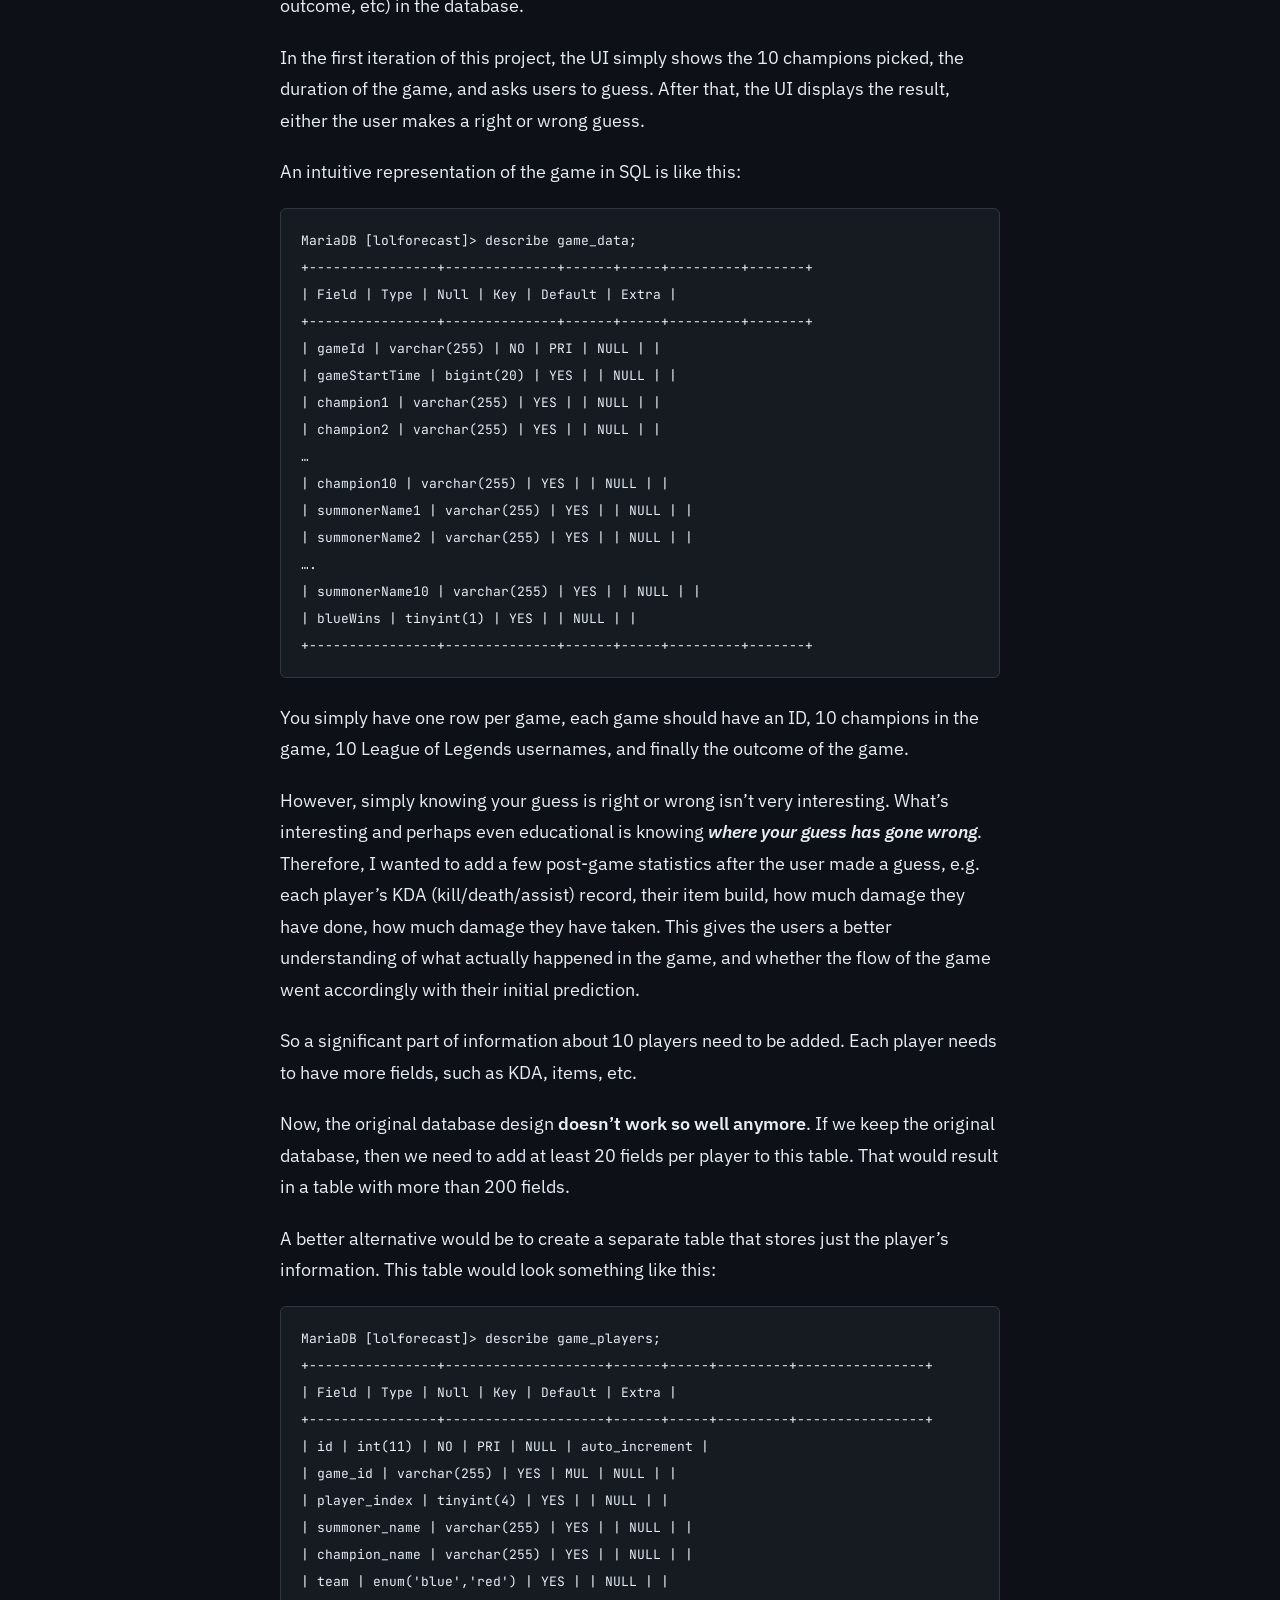
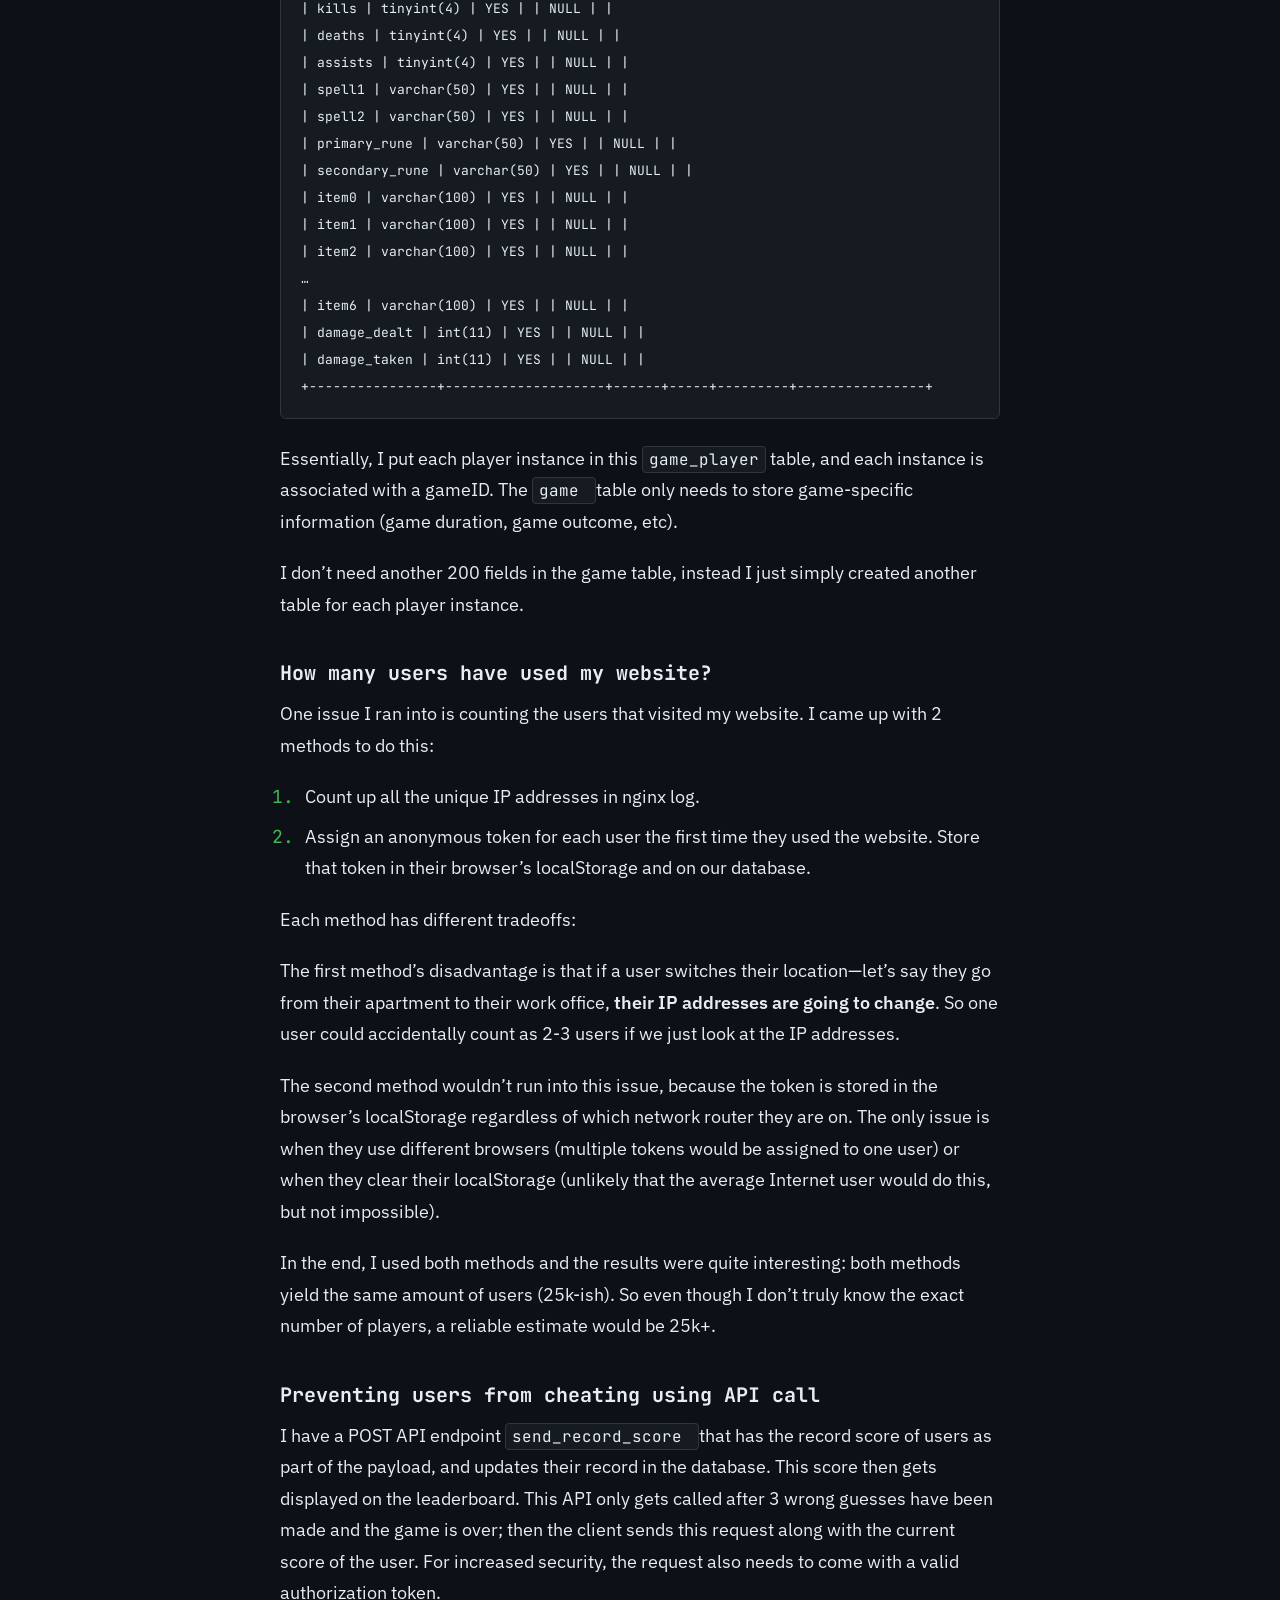
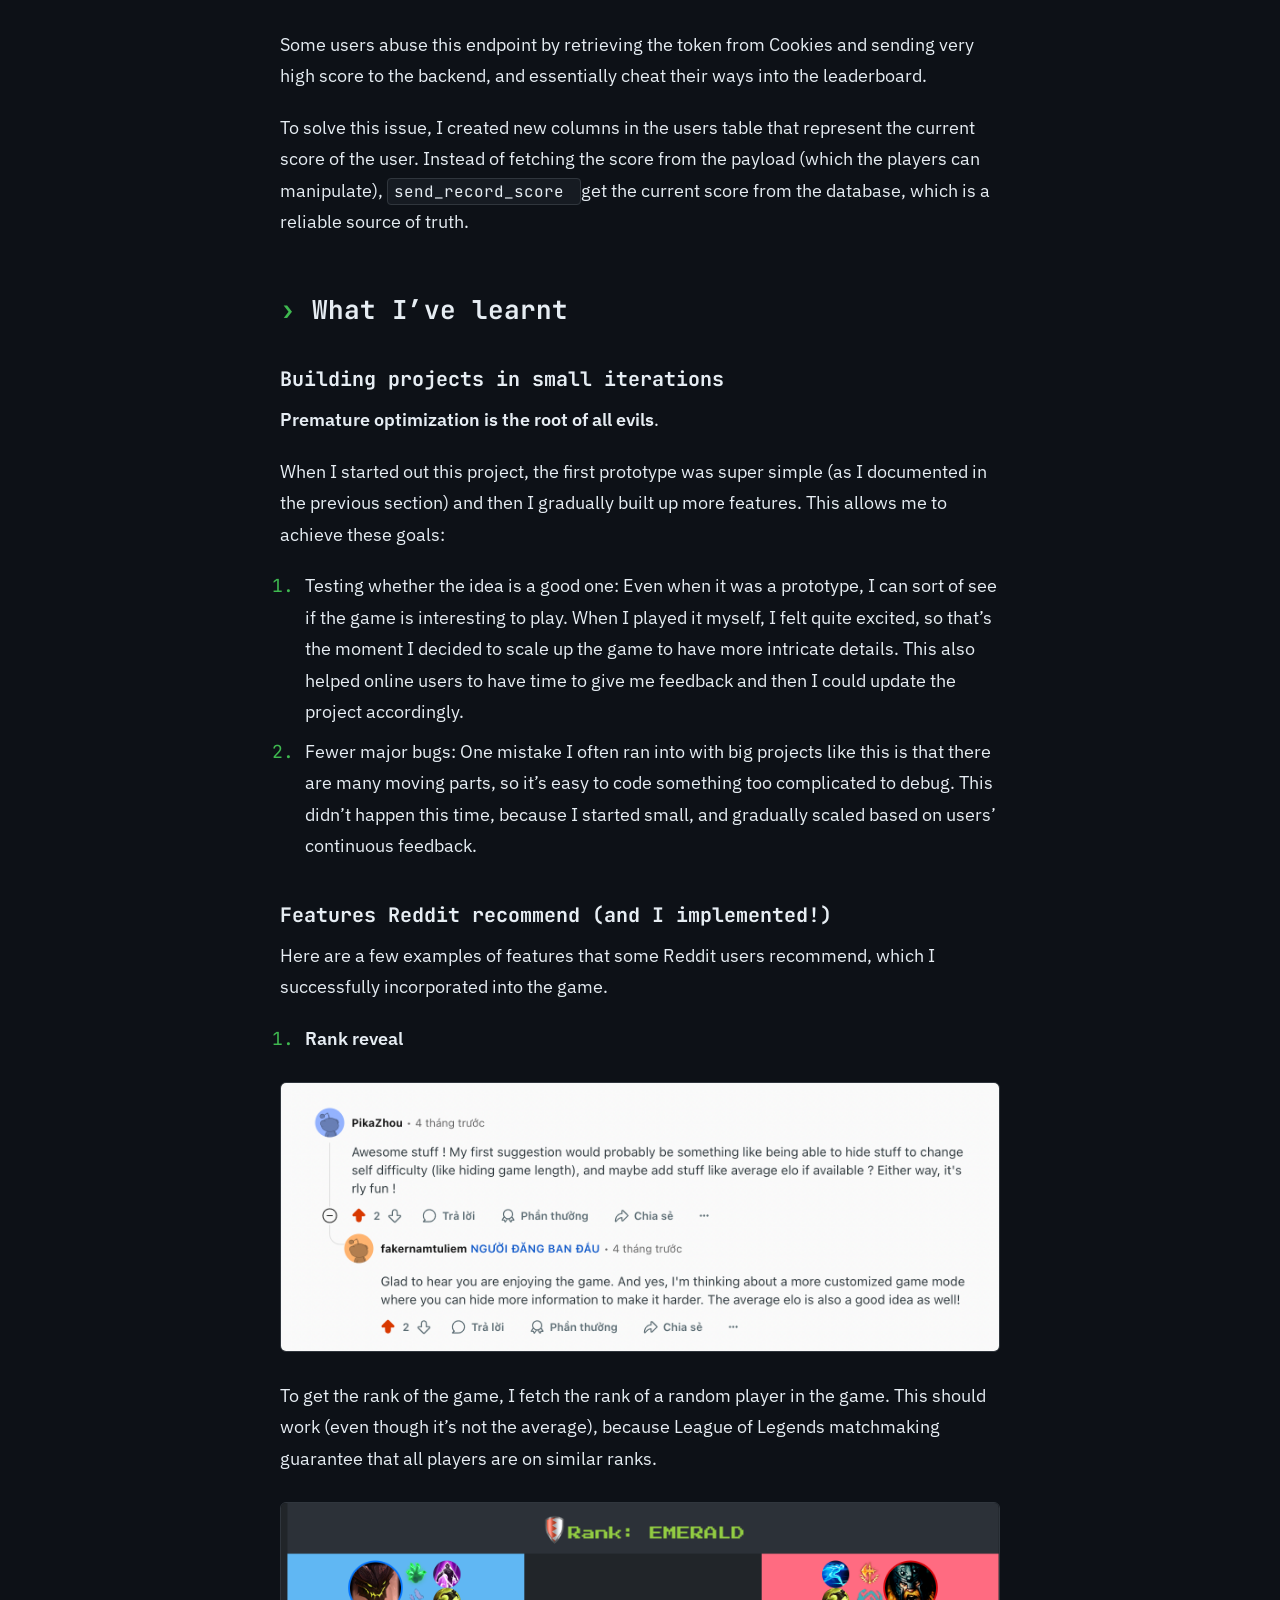
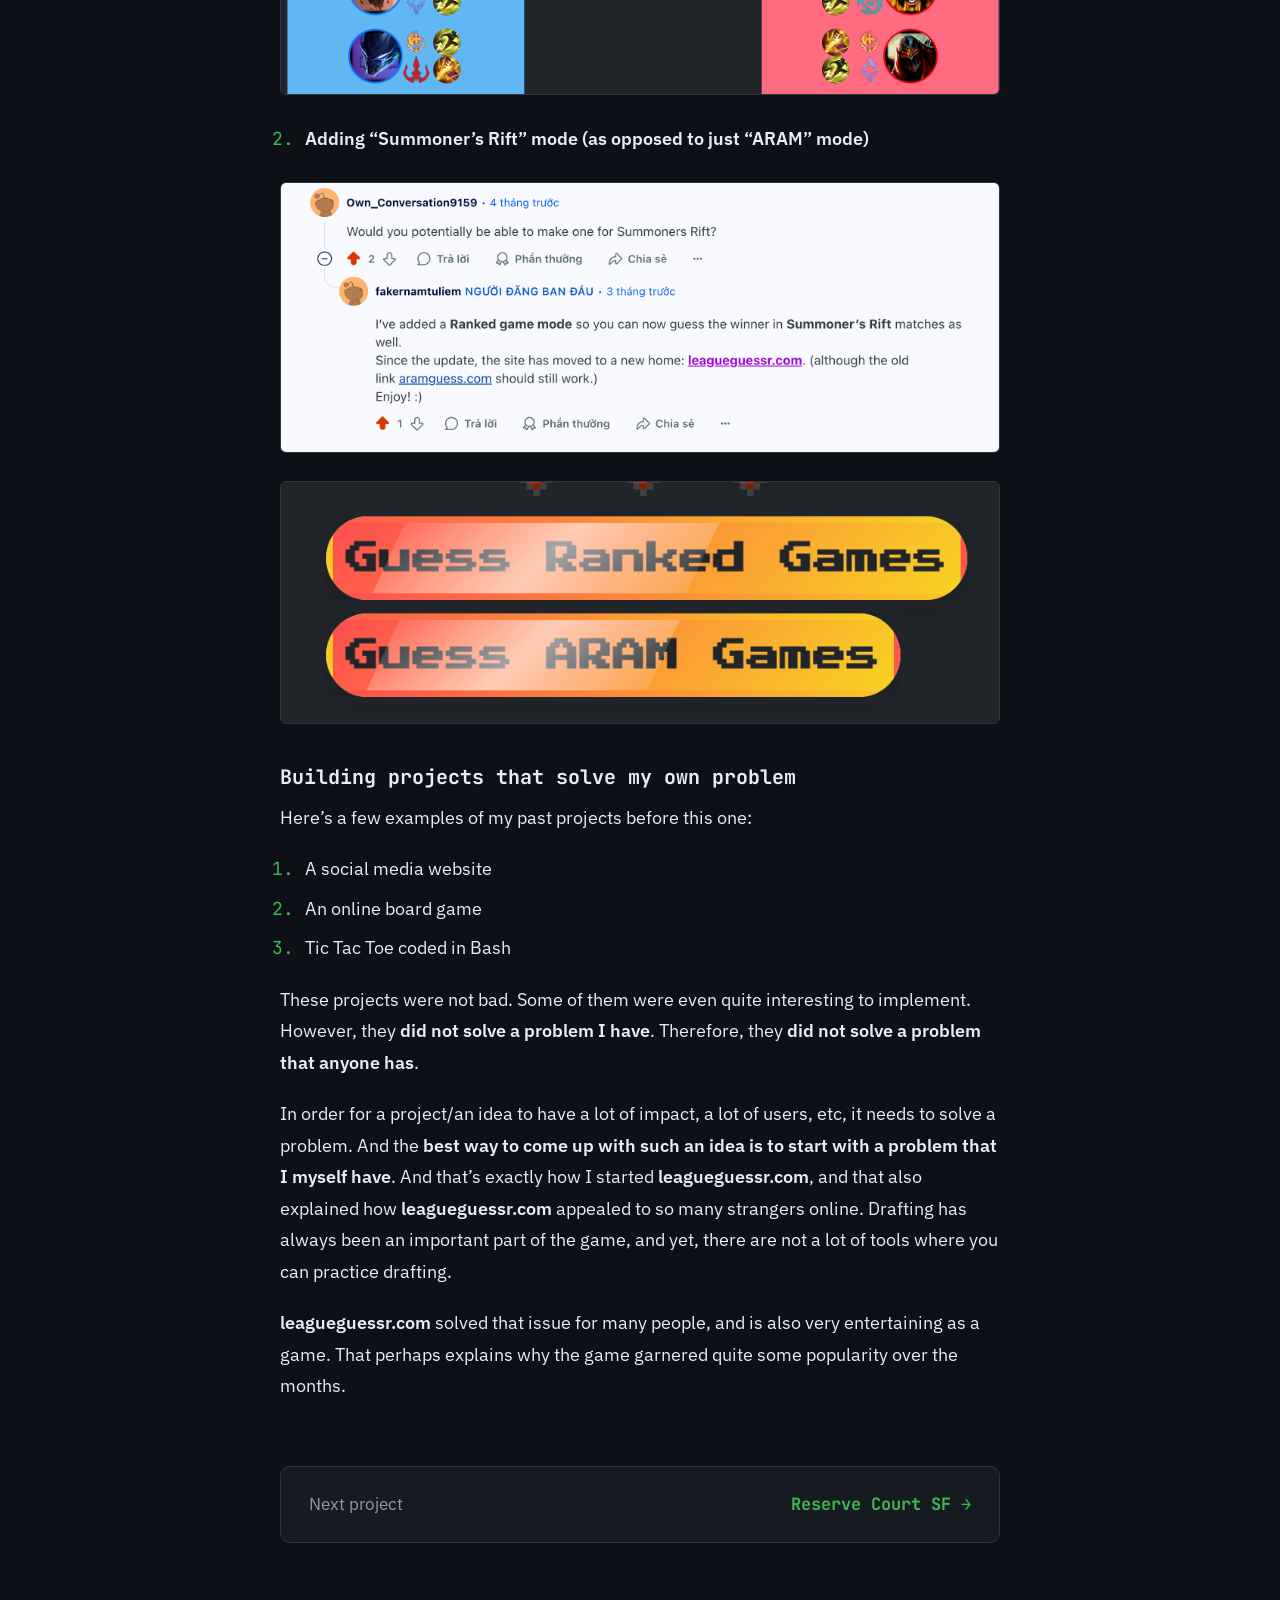
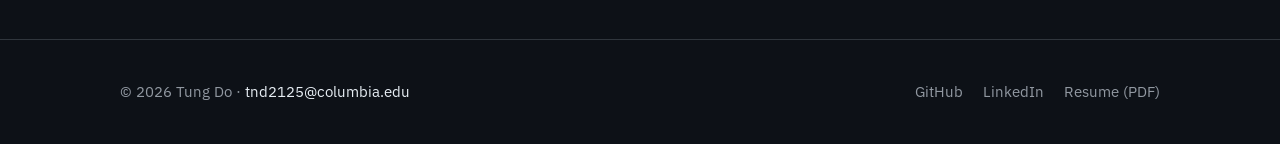
==== commit 9b8f0aa0: "Add looping demo videos and animated bot timeline Co-Authored-By: Claude Opus 5 <noreply@anthropic.c" ====
--- a/projects/leagueguessr.html
+++ b/projects/leagueguessr.html
@@ -43,7 +43,7 @@
   </header>
 
   <figure style="margin: 0 0 40px;">
-    <img src="../assets/leagueguessr/caedrel-stream.png" alt="Streamer Caedrel playing the game live on his Twitch stream" style="border-radius: 6px; border: 1px solid var(--border);">
+    <video autoplay muted loop playsinline preload="metadata" data-loop poster="../assets/video/caedrel-poster.jpg" aria-label="Clip of streamer Caedrel playing the game live on his Twitch stream" style="width: 100%; display: block; border-radius: 6px; border: 1px solid var(--border);"><source src="../assets/video/caedrel.mp4" type="video/mp4"></video>
     <figcaption class="muted" style="margin-top: 10px; font-size: 14px; text-align: center;">Caedrel playing the game (back when it was called ARAM Guess) on his Twitch stream. <a class="accent" href="https://www.twitch.tv/caedrel/clip/CoyBoringPterodactylGingerPower-DvceWTwpsh5ivYf3" target="_blank" rel="noopener">Watch the clip ↗</a></figcaption>
   </figure>
 
@@ -179,5 +179,6 @@
   </div>
 </footer>
 
+<script src="../media.js" defer></script>
 </body>
 </html>
--- a/style.css
+++ b/style.css
@@ -126,6 +126,8 @@
 .card-bar i { width: 10px; height: 10px; border-radius: 50%; background: var(--border); }
 .card-bar span { padding-left: 8px; }
 .card-img { width: 100%; aspect-ratio: 1486 / 620; object-fit: cover; object-position: top; }
+.card-video { display: block; aspect-ratio: 16 / 9; object-position: center; background: #000; }
+video { max-width: 100%; }
 .card-proof {
   position: relative;
   z-index: 2;
@@ -156,12 +158,18 @@
 .stats b { display: block; font-family: var(--mono); font-size: 36px; font-weight: 700; line-height: 1.2; color: var(--accent); }
 .stats span { display: block; font-size: 14px; line-height: 1.4; color: var(--muted); }
 
+.fair { padding: 12px 16px; border: 1px dashed var(--border); border-radius: 6px; font-size: 15px; line-height: 1.5; color: var(--muted); }
+.fair-tag { font-family: var(--mono); font-size: 13px; font-weight: 700; color: var(--accent); margin-right: 6px; }
+.fair-tag::before { content: "✓ "; }
 .log { border-radius: 6px; background: var(--bg); border: 1px solid var(--border); overflow: hidden; }
 .log-head { padding: 10px 20px; border-bottom: 1px solid var(--border); font-size: 13px; color: var(--muted); }
 .log ol { list-style: none; margin: 0; padding: 14px 20px; font-family: var(--mono); font-size: 15px; line-height: 1.9; color: var(--muted); }
 .log li { display: grid; grid-template-columns: 5.5em minmax(0, 1fr); column-gap: 8px; }
 .log time { color: var(--accent); }
 .log .ok { color: var(--accent); font-weight: 700; }
+.log ol.typing li { opacity: 0; transform: translateY(4px); transition: opacity .35s ease, transform .35s ease; }
+.log ol.typing li.shown { opacity: 1; transform: none; }
+.log ol.typing li.shown .ok::after { content: "_"; margin-left: 2px; color: var(--accent); animation: blink 1.1s steps(1) infinite; }
 
 .card-foot { display: flex; flex-wrap: wrap; justify-content: space-between; align-items: center; gap: 12px 20px; font-size: 16px; }
 .card-foot .read { font-weight: 600; color: var(--accent); }
@@ -169,6 +177,14 @@
 /* keep secondary links clickable above the stretched link */
 .card-foot a, .card-proof a { position: relative; z-index: 2; }
 @media (hover: hover) { .card-foot .ext a:hover { color: var(--text); } }
+
+.split-media { background: #fff; border-bottom: 1px solid var(--border); }
+.split-media img, .split-media video { display: block; width: 100%; aspect-ratio: 16 / 9; object-fit: cover; object-position: center 30%; }
+@media (min-width: 820px) {
+  .card.split { display: grid; grid-template-columns: minmax(0, 5fr) minmax(0, 7fr); }
+  .split-media { border-bottom: 0; border-right: 1px solid var(--border); display: flex; align-items: center; }
+  .split-media img, .split-media video { aspect-ratio: 1 / 1; height: 100%; object-fit: cover; object-position: center; }
+}
 
 /* ---------- about ---------- */
 #about { padding-top: 80px; }
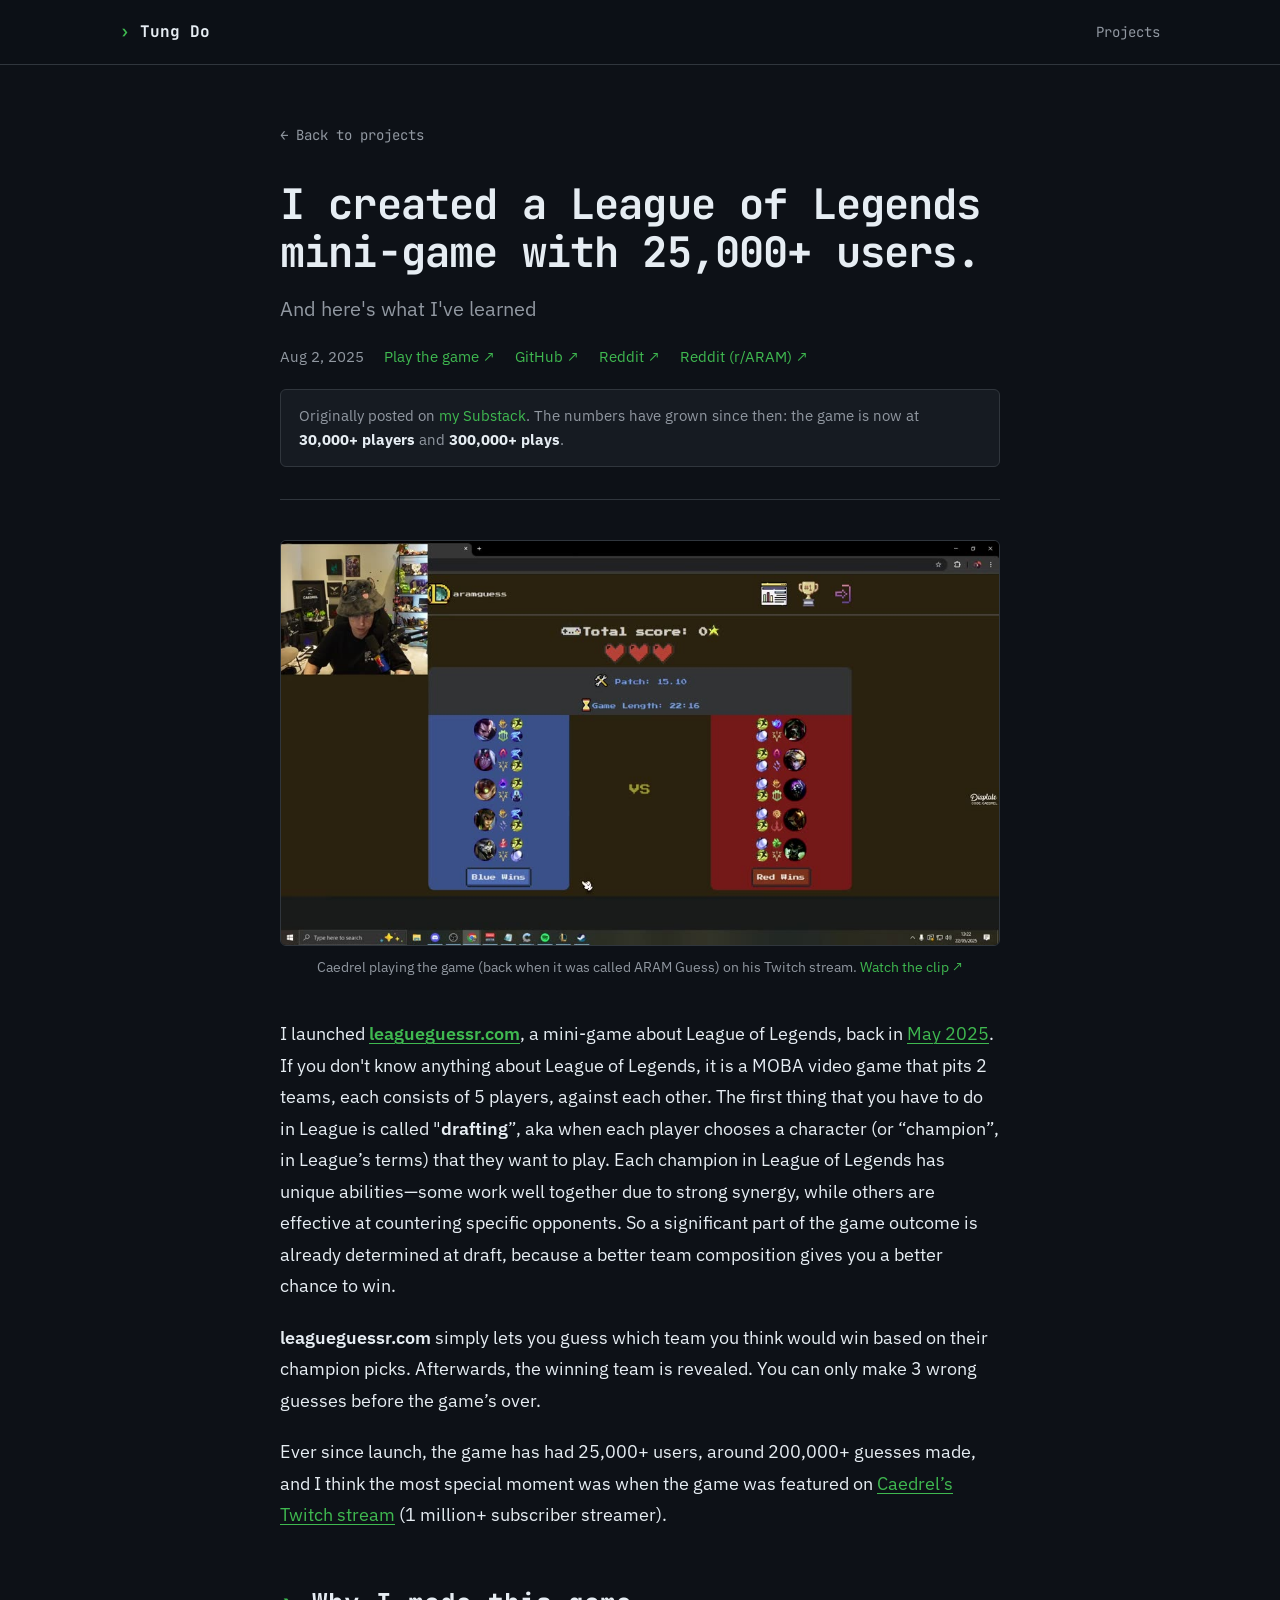
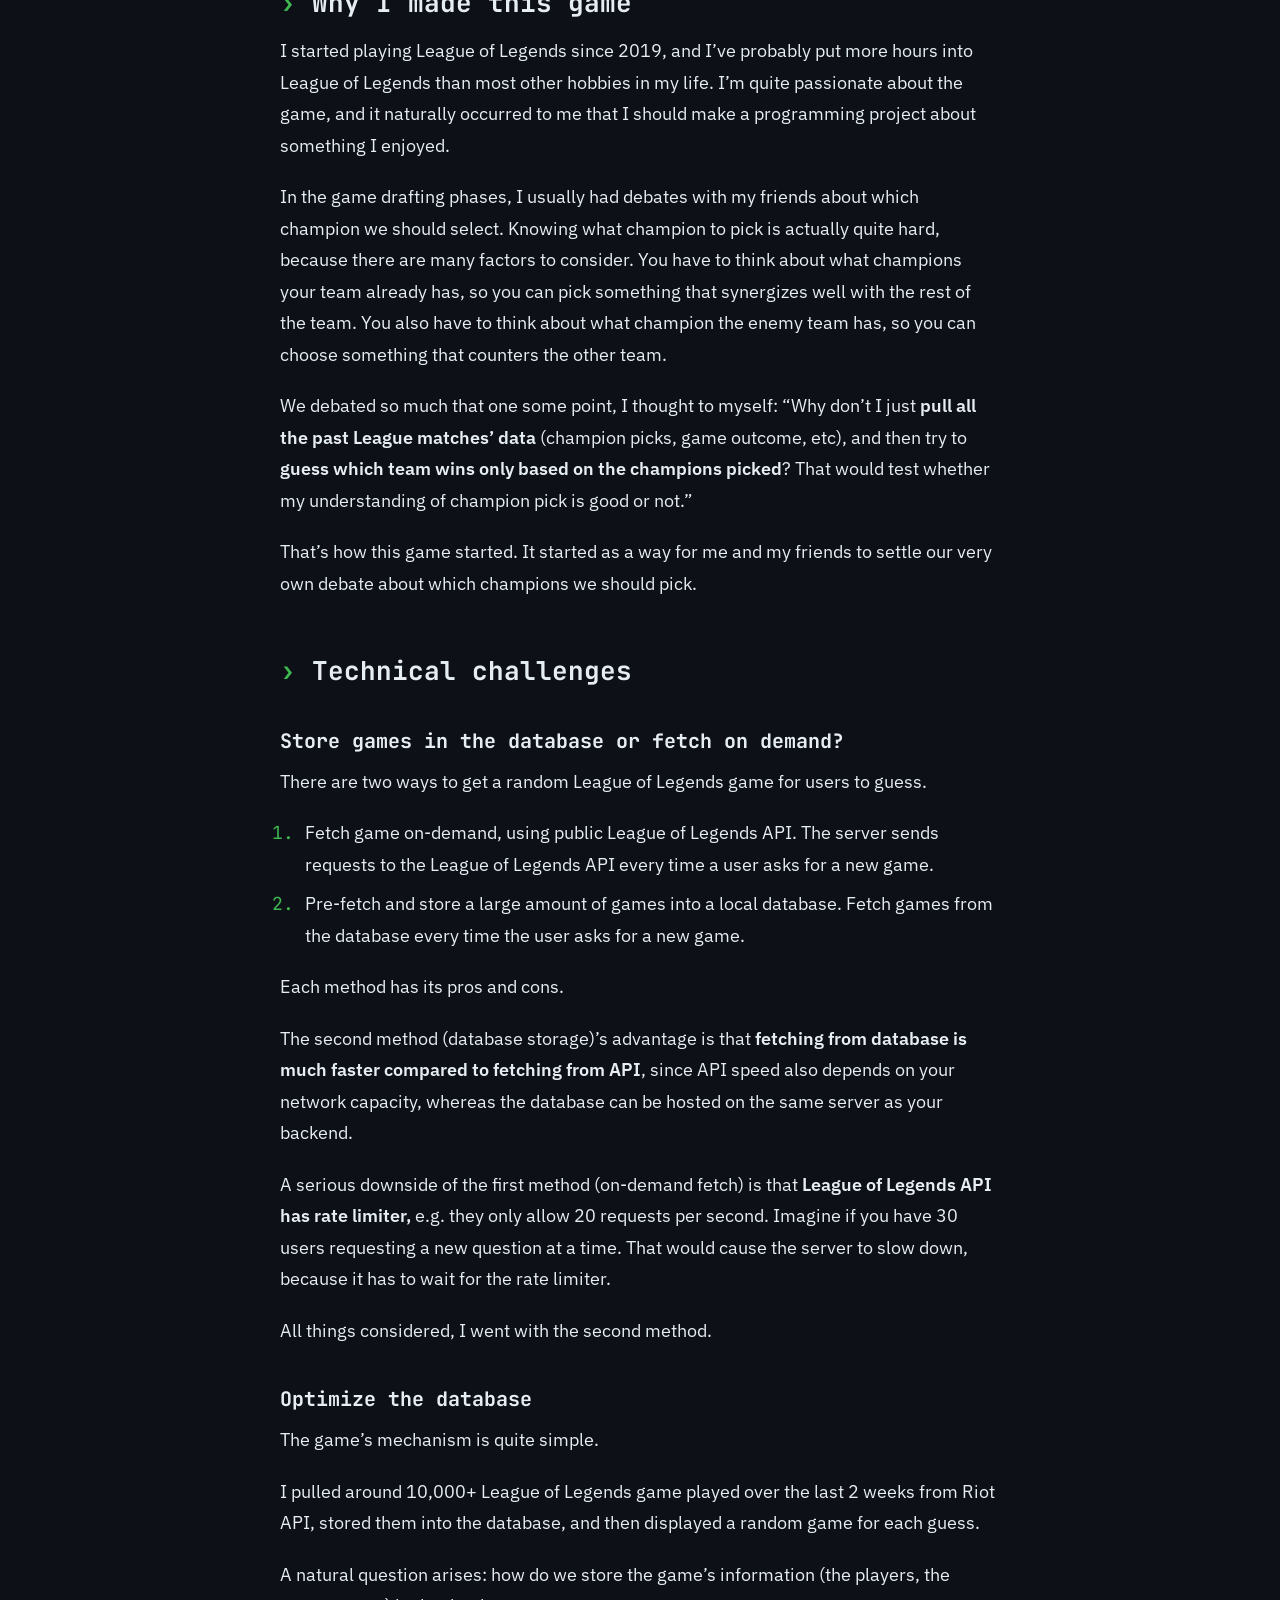
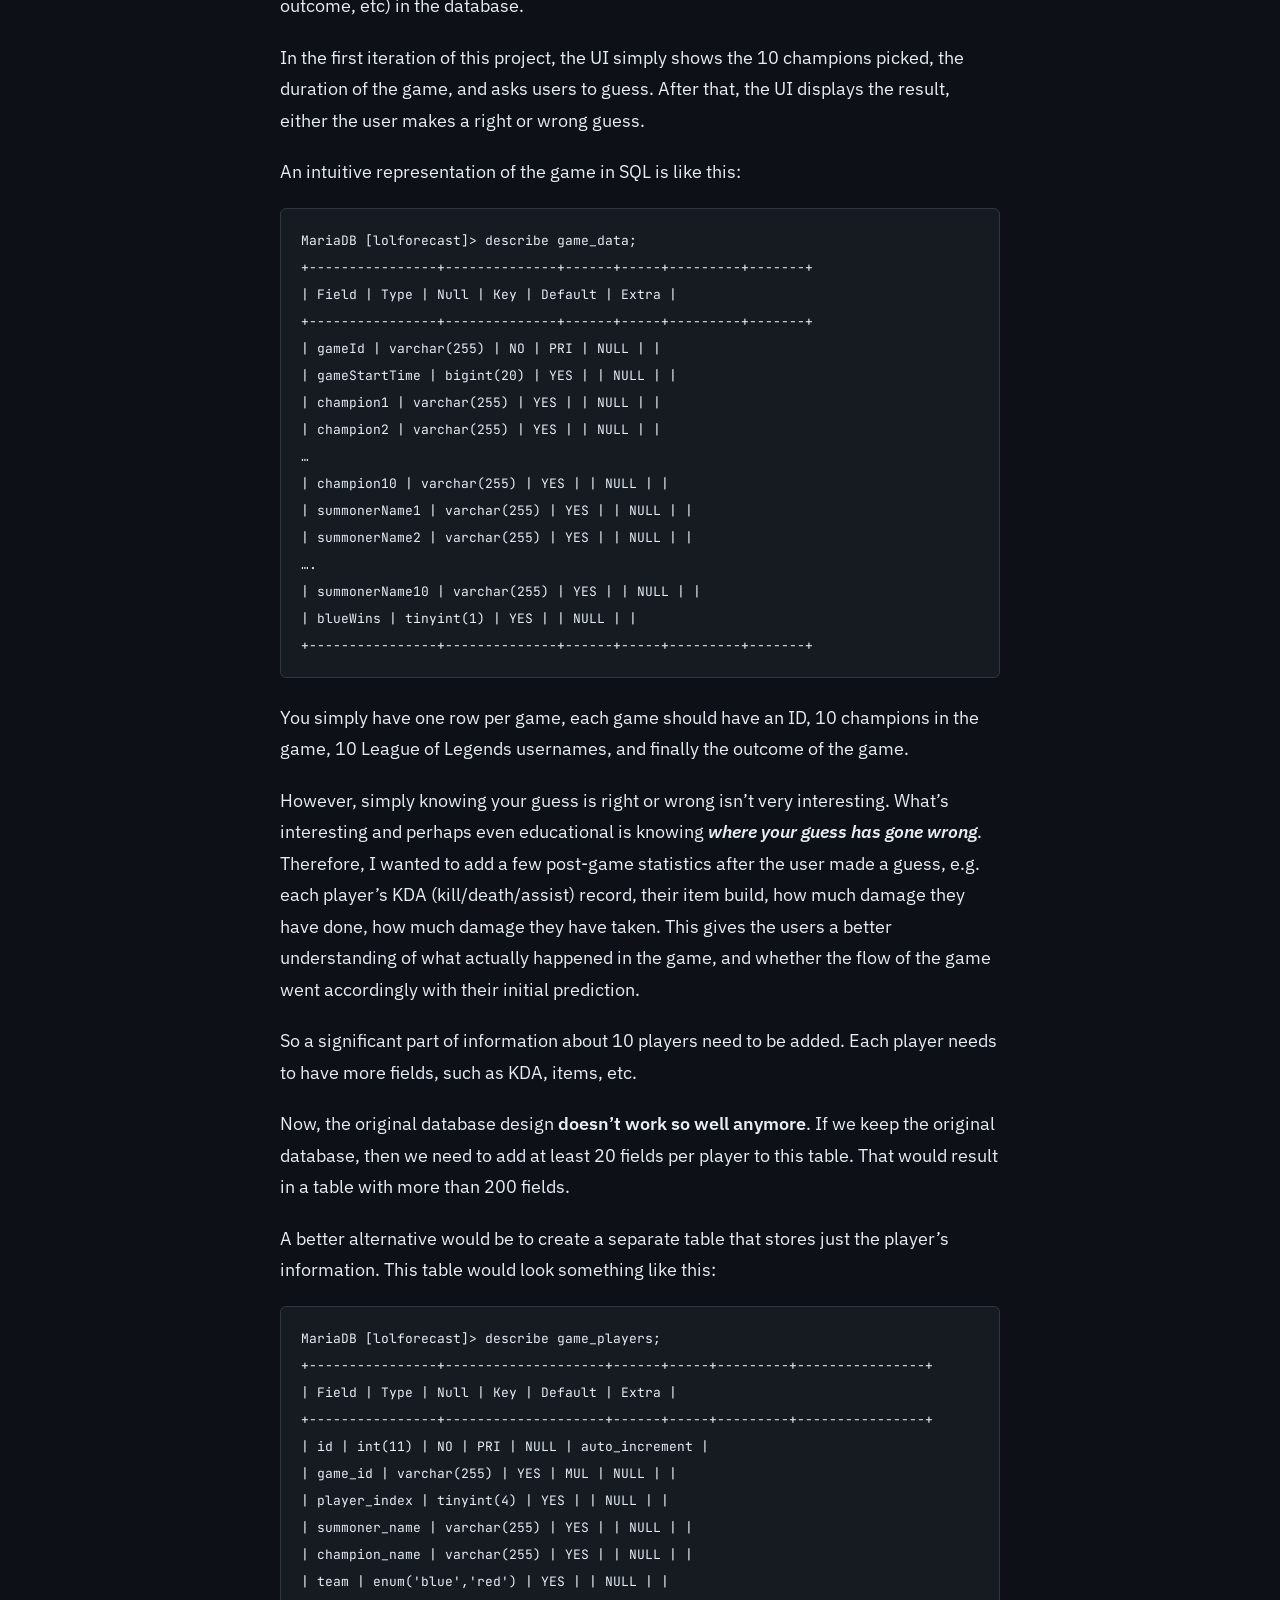
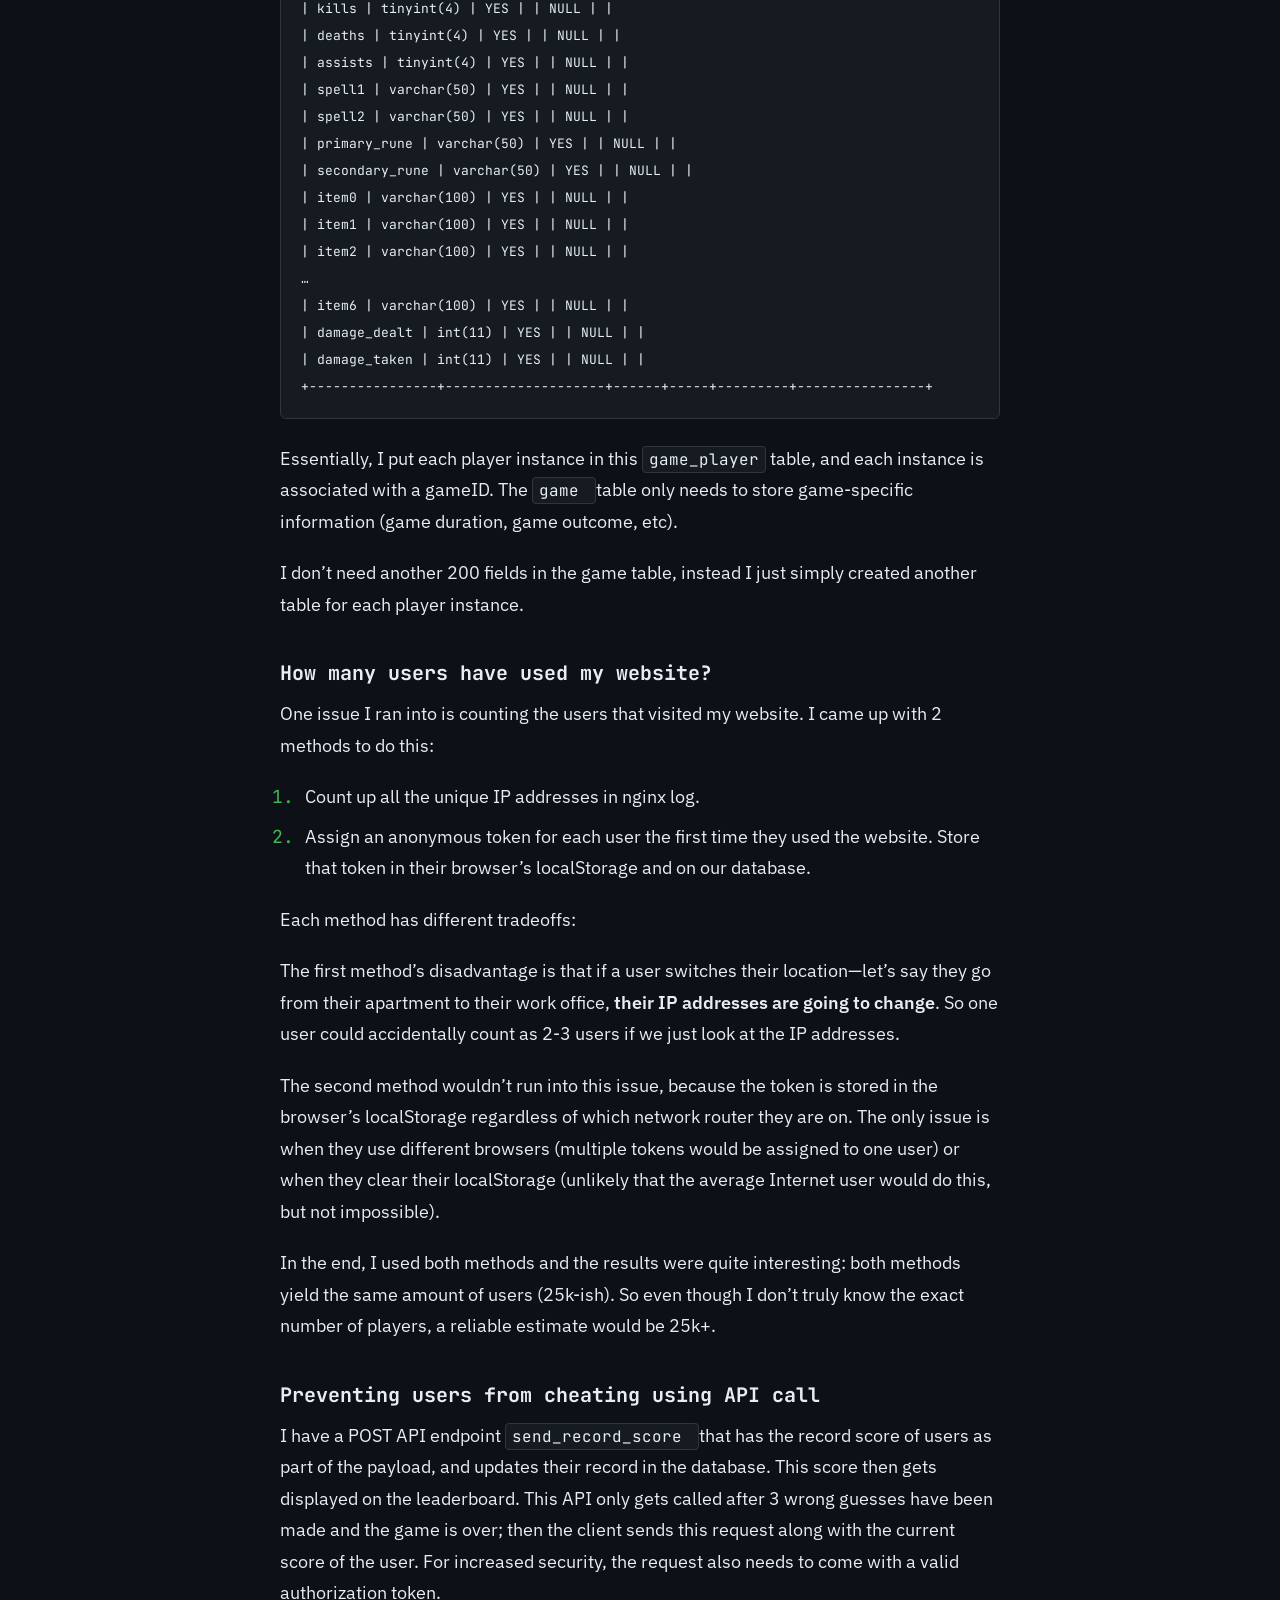
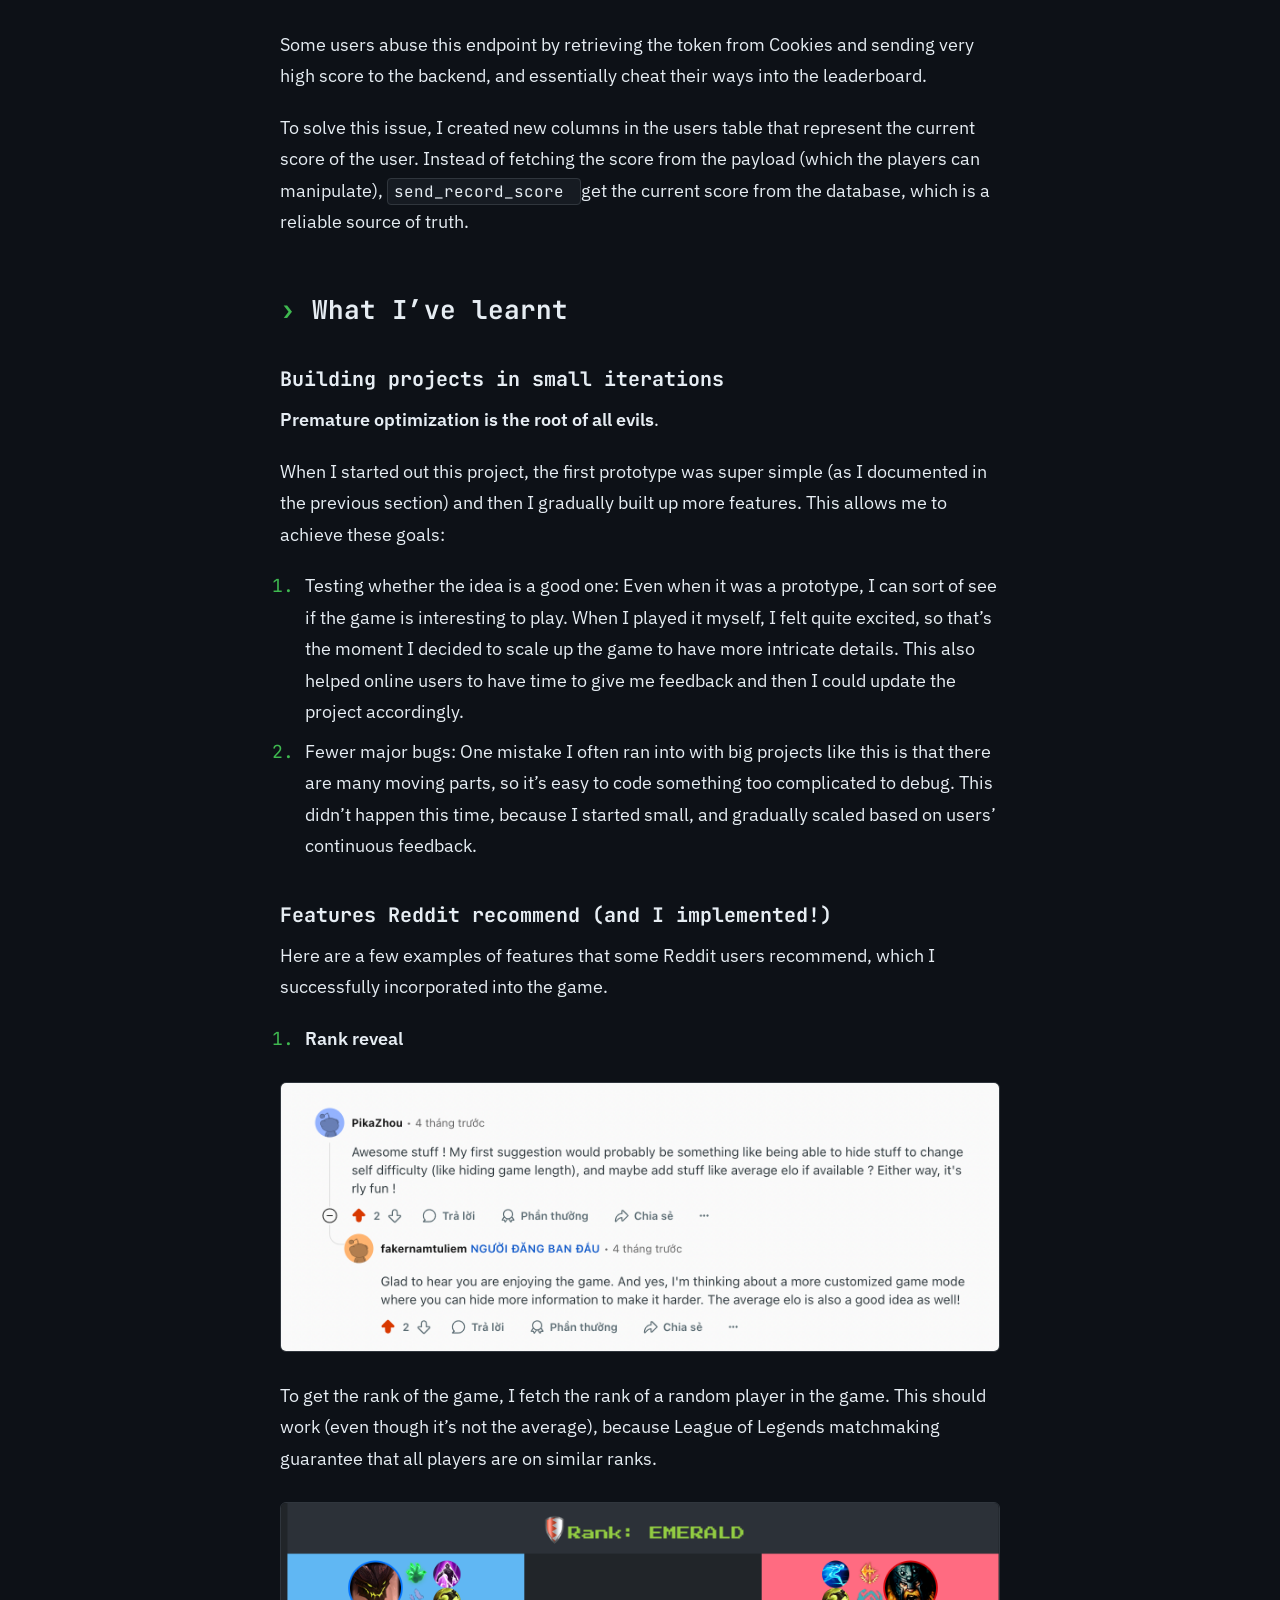
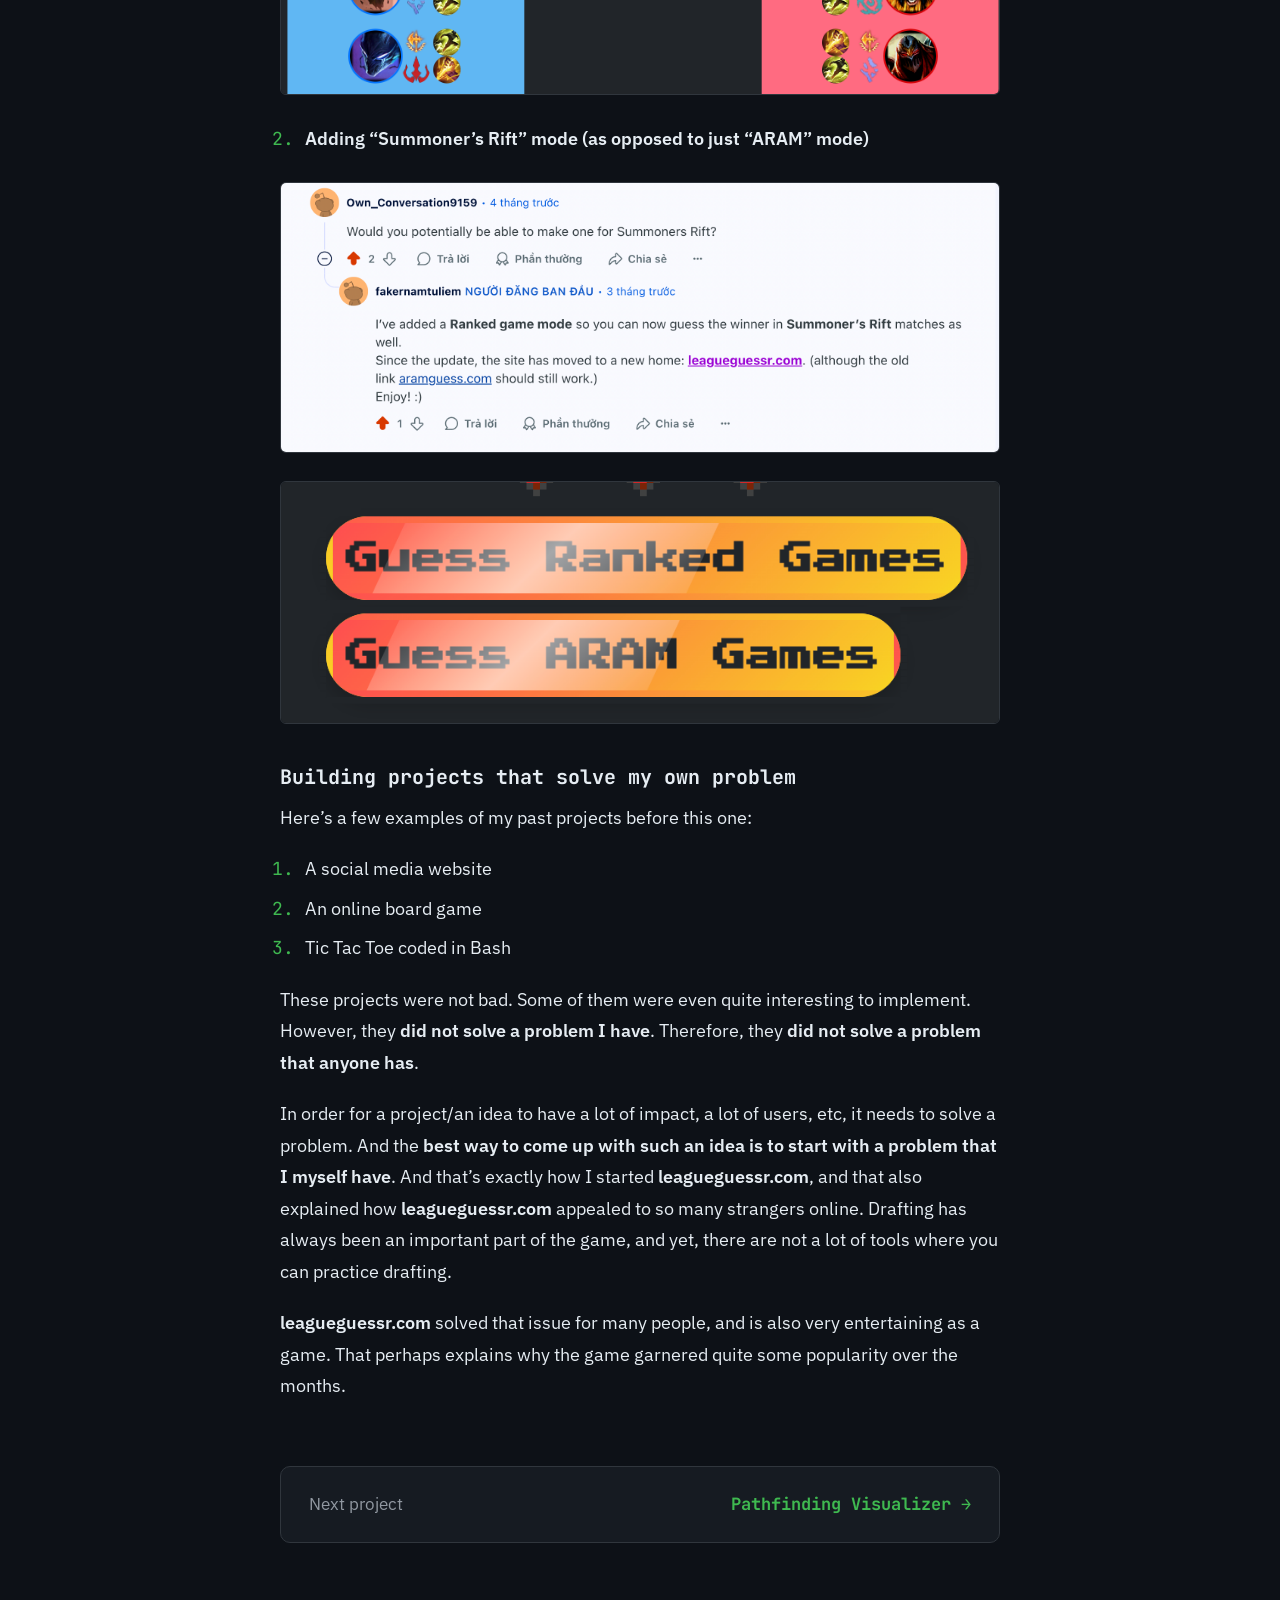
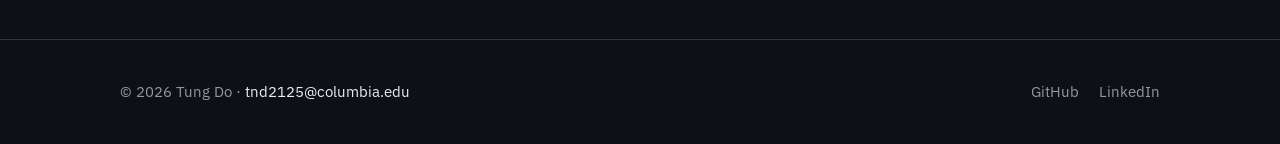
==== commit 2887a8f1: "Drop resume links from write-ups and skip hidden Reserve Court in next links Co-Authored-By: Claude " ====
--- a/projects/leagueguessr.html
+++ b/projects/leagueguessr.html
@@ -5,6 +5,16 @@
   <meta name="viewport" content="width=device-width, initial-scale=1, viewport-fit=cover">
   <title>LeagueGuessr · Tung Do</title>
   <meta name="description" content="How I built LeagueGuessr, a League of Legends draft-guessing game with 30k+ players, and what I learned.">
+  <meta property="og:type" content="article">
+  <meta property="og:url" content="https://tungdo.vercel.app/projects/leagueguessr.html">
+  <meta property="og:site_name" content="Tung Do">
+  <meta property="og:title" content="LeagueGuessr · Tung Do">
+  <meta property="og:description" content="How I built LeagueGuessr, a League of Legends draft-guessing game with 30k+ players, and what I learned.">
+  <meta property="og:image" content="https://tungdo.vercel.app/assets/og-image.png">
+  <meta property="og:image:width" content="1200">
+  <meta property="og:image:height" content="630">
+  <meta name="twitter:card" content="summary_large_image">
+  <meta name="twitter:image" content="https://tungdo.vercel.app/assets/og-image.png">
   <link rel="icon" href="data:image/svg+xml,%3Csvg xmlns='http://www.w3.org/2000/svg' viewBox='0 0 32 32'%3E%3Crect width='32' height='32' rx='6' fill='%230d1117'/%3E%3Ctext x='6' y='23' font-family='monospace' font-size='20' font-weight='700' fill='%233fb950'%3E%E2%80%BA_%3C/text%3E%3C/svg%3E">
   <meta name="theme-color" content="#0d1117">
   <meta name="color-scheme" content="dark">
@@ -21,7 +31,6 @@
     <a class="brand" href="../index.html"><span class="accent">› </span>Tung Do</a>
     <ul>
       <li><a href="../index.html#projects">Projects</a></li>
-      <li><a href="../resume.pdf" target="_blank" rel="noopener">Resume</a></li>
     </ul>
   </div>
 </nav>
@@ -164,7 +173,7 @@
 
   <div class="next">
     <span class="muted">Next project</span>
-    <a href="reserve-court-sf.html">Reserve Court SF →</a>
+    <a href="pathfinding-visualizer.html">Pathfinding Visualizer →</a>
   </div>
 </main>
 
@@ -174,7 +183,6 @@
     <div class="links">
       <a href="https://github.com/donguyentung01" target="_blank" rel="noopener">GitHub</a>
       <a href="https://www.linkedin.com/in/tung-do-116bb8189/" target="_blank" rel="noopener">LinkedIn</a>
-      <a href="../resume.pdf" target="_blank" rel="noopener">Resume (PDF)</a>
     </div>
   </div>
 </footer>
--- a/style.css
+++ b/style.css
@@ -13,6 +13,7 @@
 }
 
 * { box-sizing: border-box; }
+[hidden] { display: none !important; }
 
 html { scroll-behavior: smooth; scroll-padding-top: 80px; -webkit-text-size-adjust: 100%; text-size-adjust: 100%; }
 
@@ -110,7 +111,7 @@
 .section-head h2 { margin: 0; font-family: var(--mono); font-size: 22px; font-weight: 700; }
 .section-head p { margin: 0; font-size: 16px; color: var(--muted); }
 
-.projects { display: flex; flex-direction: column; gap: 28px; }
+.projects { display: flex; flex-direction: column; gap: 22px; }
 
 /* ---------- project card ---------- */
 .card {
@@ -122,16 +123,19 @@
   transition: border-color .15s, transform .15s;
 }
 @media (hover: hover) { .card:hover { border-color: var(--muted); transform: translateY(-2px); } }
-.card-bar { height: 40px; padding: 0 16px; display: flex; align-items: center; gap: 8px; border-bottom: 1px solid var(--border); font-family: var(--mono); font-size: 13px; color: var(--muted); }
+.card-bar { height: 34px; padding: 0 16px; display: flex; align-items: center; gap: 8px; border-bottom: 1px solid var(--border); font-family: var(--mono); font-size: 13px; color: var(--muted); }
 .card-bar i { width: 10px; height: 10px; border-radius: 50%; background: var(--border); }
 .card-bar span { padding-left: 8px; }
 .card-img { width: 100%; aspect-ratio: 1486 / 620; object-fit: cover; object-position: top; }
-.card-video { display: block; aspect-ratio: 16 / 9; object-position: center; background: #000; }
+.card-video { display: block; aspect-ratio: 2 / 1; object-position: center; background: #000; }
+/* the làm thân demo is an animated image: shown whole, on the game's own paper colour */
+.card-demo { display: block; width: 100%; height: auto; aspect-ratio: 2 / 1; object-fit: contain; background: #f2ebda; border-bottom: 1px solid var(--border); }
+@media (prefers-reduced-motion: reduce) { .card-demo { content: url("assets/video/lamthan-poster.jpg"); } }
 video { max-width: 100%; }
 .card-proof {
   position: relative;
   z-index: 2;
-  padding: 14px 36px;
+  padding: 11px 30px;
   display: flex;
   flex-wrap: wrap;
   justify-content: space-between;
@@ -144,34 +148,36 @@
 }
 .live { font-family: var(--mono); font-weight: 700; color: var(--accent); }
 .card-proof .cta { color: var(--accent); font-weight: 600; white-space: nowrap; }
-.card-body { padding: clamp(24px, 4vw, 32px) clamp(20px, 4vw, 36px); display: flex; flex-direction: column; gap: 22px; }
+.card-body { padding: clamp(20px, 3.5vw, 26px) clamp(18px, 3.5vw, 30px); display: flex; flex-direction: column; gap: 17px; }
 .card-title { display: flex; flex-wrap: wrap; justify-content: space-between; align-items: baseline; gap: 6px 24px; }
-.card-title h3 { margin: 0; font-family: var(--mono); font-size: clamp(24px, 3.5vw, 30px); font-weight: 700; }
+.card-title h3 { margin: 0; font-family: var(--mono); font-size: clamp(22px, 3vw, 26px); font-weight: 700; }
 /* stretched link: the whole card opens the story */
 .card-title h3 a::after { content: ""; position: absolute; inset: 0; z-index: 1; }
 .card-title h3 a:hover { text-decoration: none; }
 .card-title .stack { font-size: 14px; color: var(--muted); }
-.card p { margin: 0; font-size: 18px; line-height: 1.5; color: var(--muted); }
+.card p { margin: 0; font-size: 17px; line-height: 1.5; color: var(--muted); }
 
 .stats { display: grid; grid-template-columns: repeat(var(--cols, 3), minmax(0, 1fr)); gap: 1px; background: var(--border); border: 1px solid var(--border); border-radius: 6px; overflow: hidden; }
-.stats div { padding: 18px 20px; background: var(--bg); }
-.stats b { display: block; font-family: var(--mono); font-size: 36px; font-weight: 700; line-height: 1.2; color: var(--accent); }
+.stats div { padding: 13px 18px; background: var(--bg); }
+.stats b { display: block; font-family: var(--mono); font-size: 30px; font-weight: 700; line-height: 1.2; color: var(--accent); }
 .stats span { display: block; font-size: 14px; line-height: 1.4; color: var(--muted); }
 
-.fair { padding: 12px 16px; border: 1px dashed var(--border); border-radius: 6px; font-size: 15px; line-height: 1.5; color: var(--muted); }
+.fair { padding: 10px 14px; border: 1px dashed var(--border); border-radius: 6px; font-size: 14px; line-height: 1.5; color: var(--muted); }
 .fair-tag { font-family: var(--mono); font-size: 13px; font-weight: 700; color: var(--accent); margin-right: 6px; }
 .fair-tag::before { content: "✓ "; }
 .log { border-radius: 6px; background: var(--bg); border: 1px solid var(--border); overflow: hidden; }
-.log-head { padding: 10px 20px; border-bottom: 1px solid var(--border); font-size: 13px; color: var(--muted); }
-.log ol { list-style: none; margin: 0; padding: 14px 20px; font-family: var(--mono); font-size: 15px; line-height: 1.9; color: var(--muted); }
+.log-head { padding: 8px 18px; border-bottom: 1px solid var(--border); font-size: 13px; color: var(--muted); }
+.log ol { list-style: none; margin: 0; padding: 10px 18px; font-family: var(--mono); font-size: 14px; line-height: 1.8; color: var(--muted); }
 .log li { display: grid; grid-template-columns: 5.5em minmax(0, 1fr); column-gap: 8px; }
 .log time { color: var(--accent); }
+.log time i { font-style: normal; }
 .log .ok { color: var(--accent); font-weight: 700; }
+.log .hl { color: var(--text); font-weight: 500; }
 .log ol.typing li { opacity: 0; transform: translateY(4px); transition: opacity .35s ease, transform .35s ease; }
 .log ol.typing li.shown { opacity: 1; transform: none; }
 .log ol.typing li.shown .ok::after { content: "_"; margin-left: 2px; color: var(--accent); animation: blink 1.1s steps(1) infinite; }
 
-.card-foot { display: flex; flex-wrap: wrap; justify-content: space-between; align-items: center; gap: 12px 20px; font-size: 16px; }
+.card-foot { display: flex; flex-wrap: wrap; justify-content: space-between; align-items: center; gap: 10px 20px; font-size: 15px; }
 .card-foot .read { font-weight: 600; color: var(--accent); }
 .card-foot .ext { display: flex; flex-wrap: wrap; gap: 8px 20px; color: var(--muted); }
 /* keep secondary links clickable above the stretched link */
@@ -179,11 +185,11 @@
 @media (hover: hover) { .card-foot .ext a:hover { color: var(--text); } }
 
 .split-media { background: #fff; border-bottom: 1px solid var(--border); }
-.split-media img, .split-media video { display: block; width: 100%; aspect-ratio: 16 / 9; object-fit: cover; object-position: center 30%; }
+.split-media img, .split-media video { display: block; width: 100%; aspect-ratio: 16 / 10; object-fit: contain; object-position: center; background: #fff; }
 @media (min-width: 820px) {
   .card.split { display: grid; grid-template-columns: minmax(0, 5fr) minmax(0, 7fr); }
-  .split-media { border-bottom: 0; border-right: 1px solid var(--border); display: flex; align-items: center; }
-  .split-media img, .split-media video { aspect-ratio: 1 / 1; height: 100%; object-fit: cover; object-position: center; }
+  .split-media { position: relative; min-height: 300px; border-bottom: 0; border-right: 1px solid var(--border); }
+  .split-media img, .split-media video { position: absolute; inset: 0; aspect-ratio: auto; height: 100%; object-fit: contain; object-position: center; }
 }
 
 /* ---------- about ---------- */
@@ -249,17 +255,20 @@
   .actions .btn { flex: 1 1 100%; justify-content: center; }
   .links { padding: 6px 0 0; gap: 24px; }
   .section-head h2 { font-size: 20px; }
-  .card-proof { padding: 12px 20px; font-size: 14px; }
-  .card p { font-size: 16px; }
-  .log ol { padding: 12px 16px; font-size: 13px; line-height: 1.7; }
+  .card-proof { padding: 10px 18px; font-size: 13px; }
+  .card p { font-size: 15px; }
+  .log ol { padding: 10px 14px; font-size: 12.5px; line-height: 1.6; }
+  .log li { grid-template-columns: 3.6em minmax(0, 1fr); }
+  .log time i { display: none; }
   .log li + li { margin-top: 6px; }
   .log-head { padding: 10px 16px; }
   .stats { grid-template-columns: 1fr 1fr; }
-  .stats div { padding: 14px 16px; }
+  .stats div { padding: 11px 14px; }
   .stats div:only-child, .stats div:last-child:nth-child(odd) { grid-column: 1 / -1; }
-  .stats b { font-size: 26px; }
+  .stats b { font-size: 23px; }
   .stats span { font-size: 13px; }
-  .card-foot { font-size: 15px; }
+  .card-foot { font-size: 14px; }
+  .split-media img, .split-media video { aspect-ratio: 4 / 3; }
   .footer { margin-top: 64px; font-size: 14px; }
   .article { padding-top: 32px; }
   .article header { margin: 24px 0 32px; padding-bottom: 24px; }
